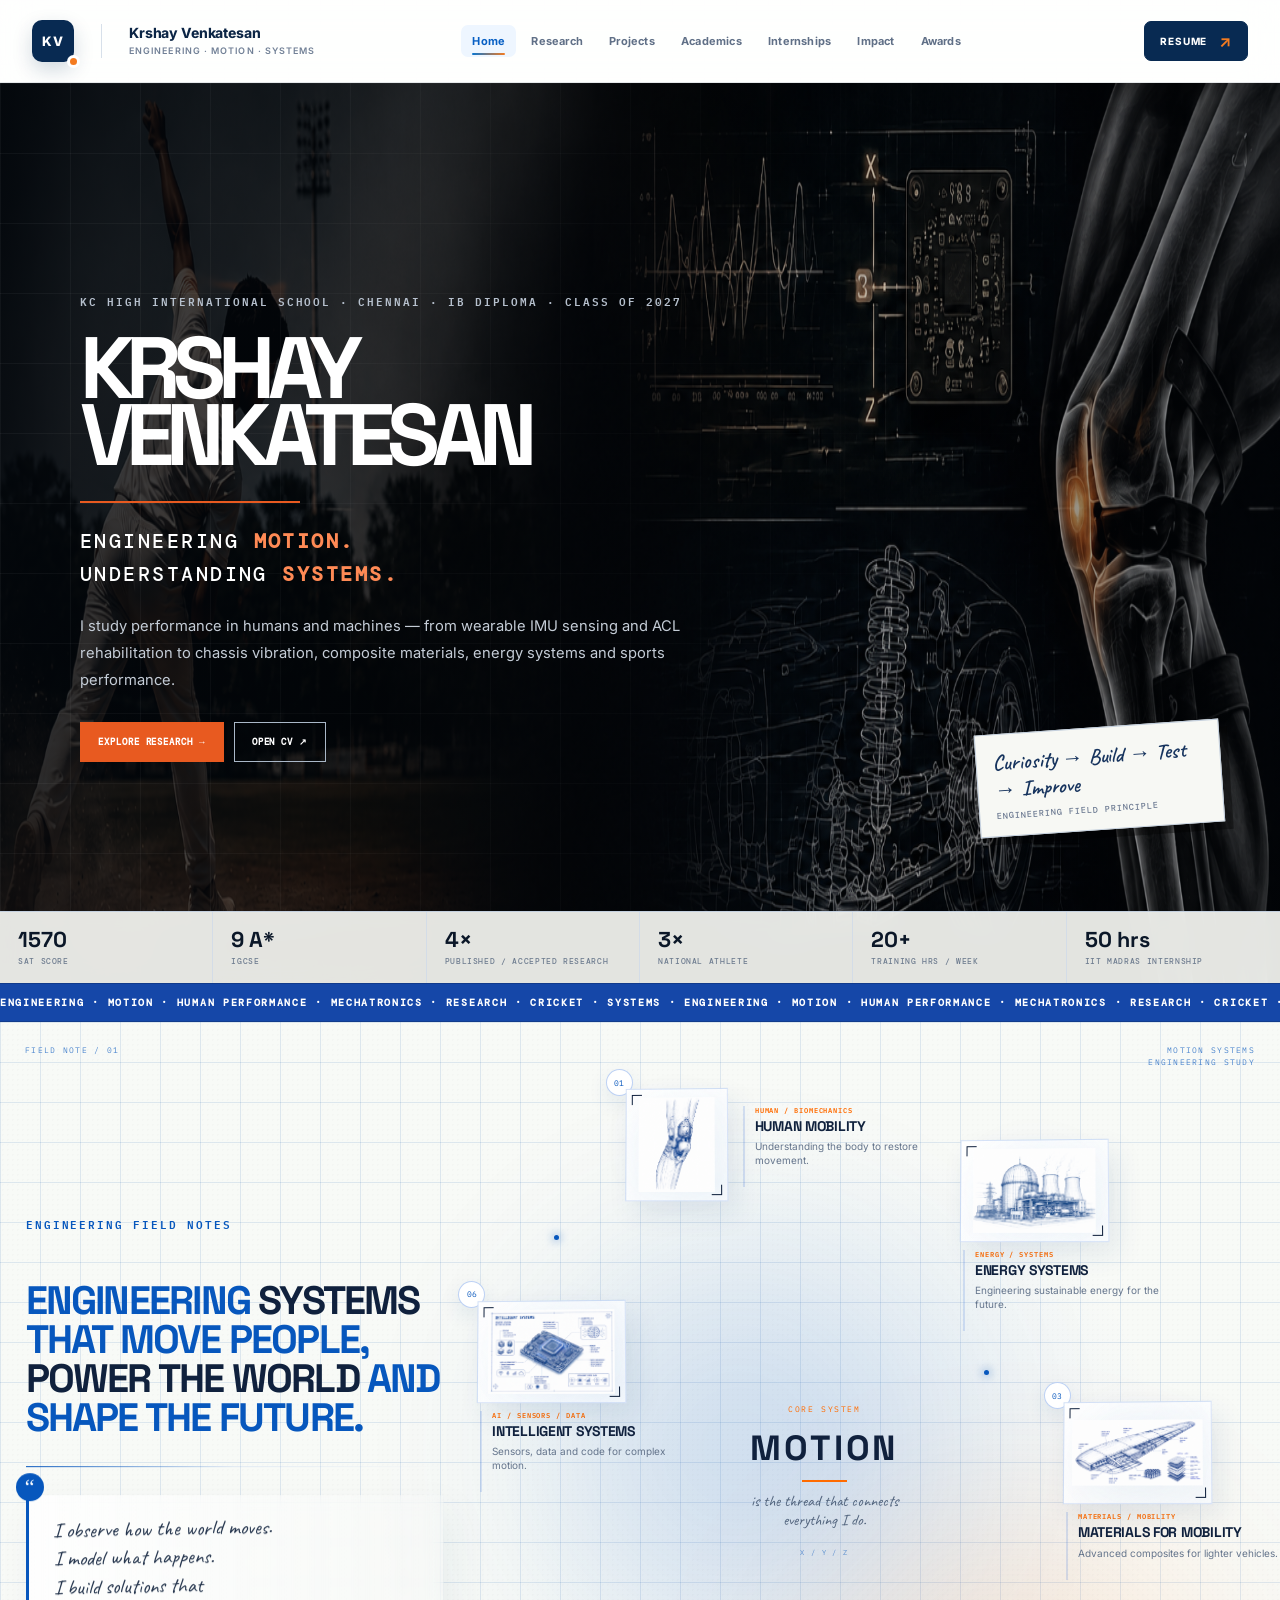
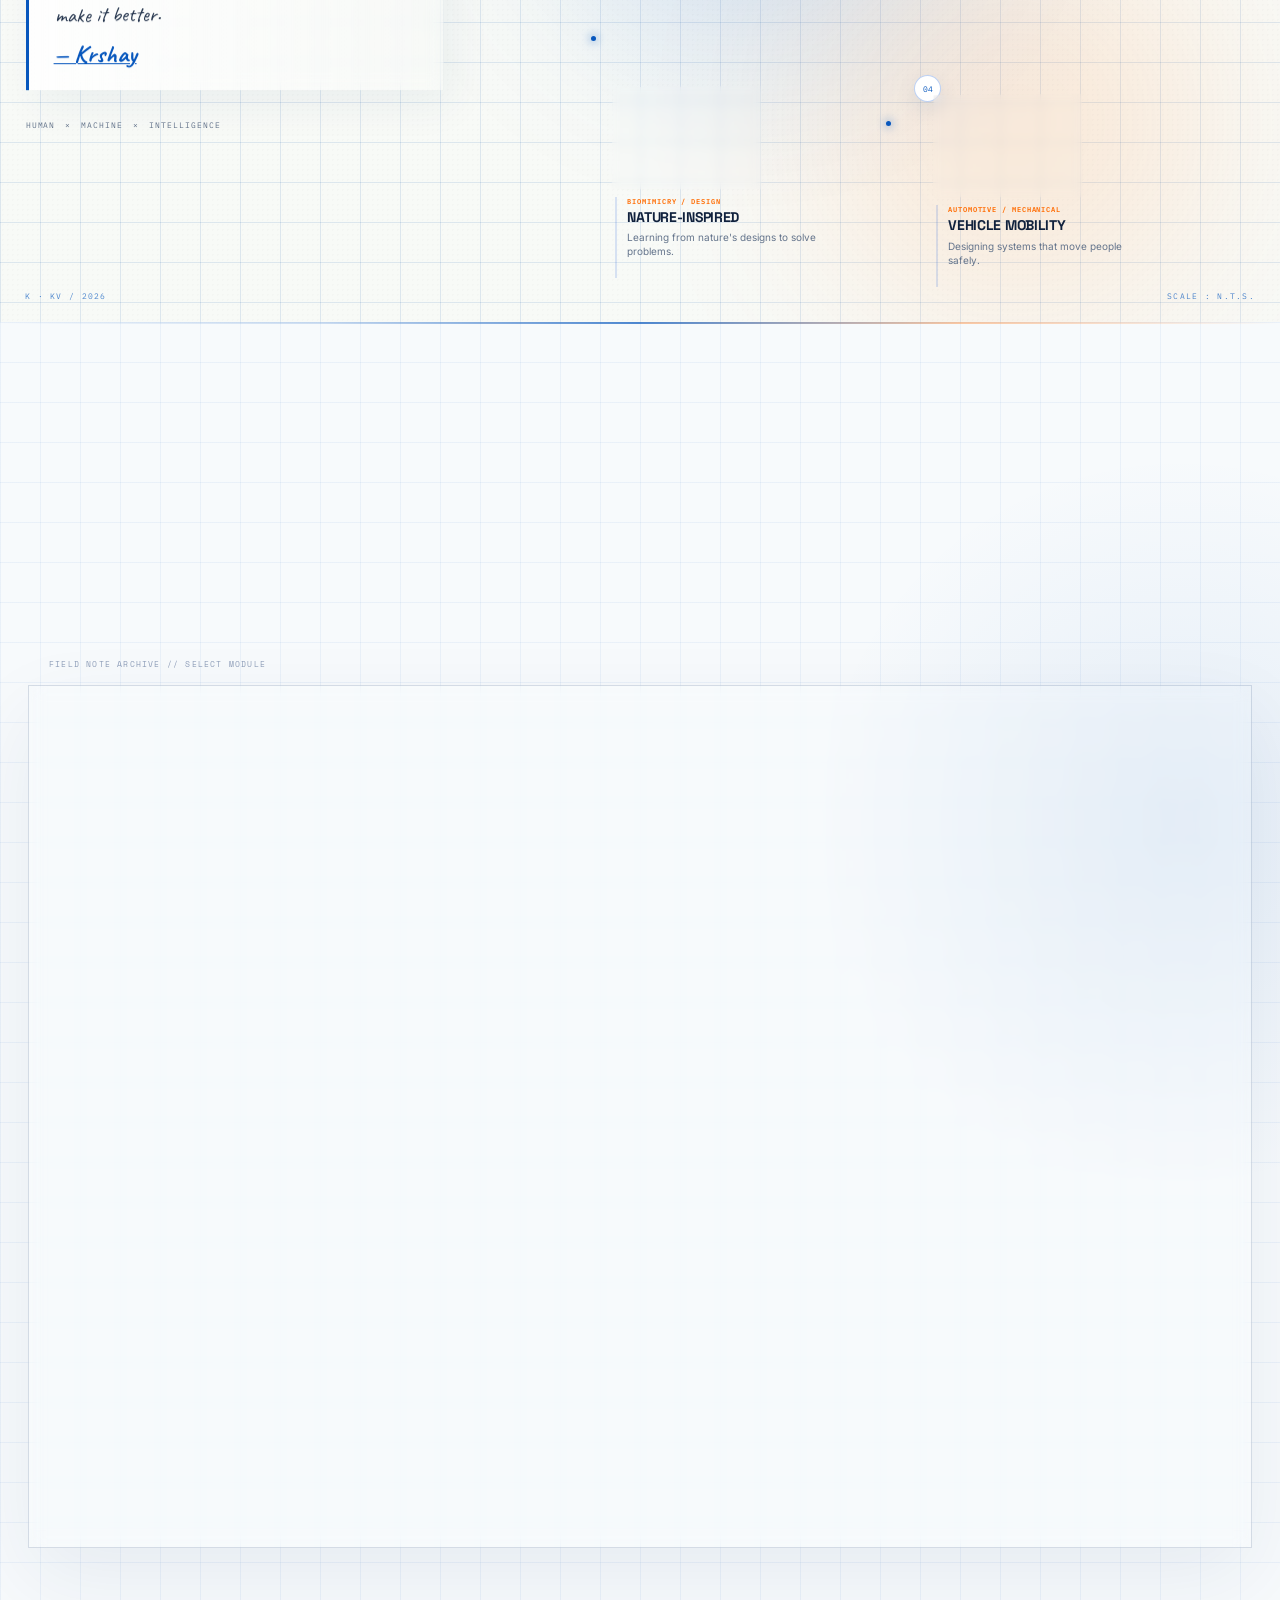
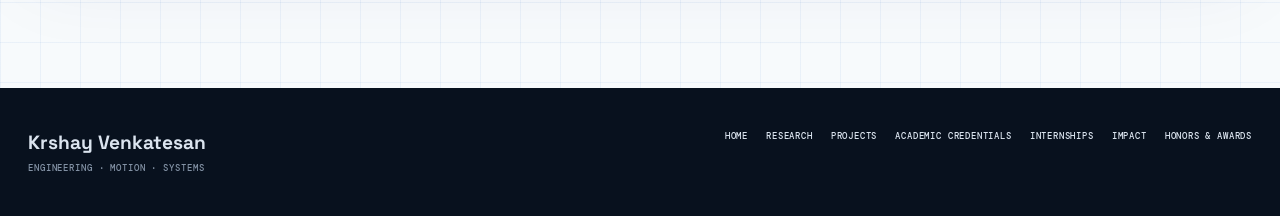
==== index.html @ 87c8f4c0 "Add files via upload" ====
<!doctype html>
<html lang="en">

<head>
    <meta charset="utf-8">
    <meta name="viewport" content="width=device-width,initial-scale=1">
    <meta name="theme-color" content="#08111e">
    <title>Krshay Venkatesan — Engineering · Motion · Systems</title>
    <link rel="stylesheet" href="styles.css">
    <link rel="preconnect" href="https://fonts.googleapis.com">

    <link rel="preconnect" href="https://fonts.gstatic.com" crossorigin>

    <link
        href="https://fonts.googleapis.com/css2?family=Caveat:wght@400;500;600;700&family=IBM+Plex+Mono:wght@400;500;600&family=Inter:wght@400;500;600;700;800&family=Space+Grotesk:wght@400;500;600;700&display=swap"
        rel="stylesheet">
</head>

<body>
    <header class="site-header">

        <div class="header-inner">

            <!-- BRAND -->
            <a class="brand" href="index.html">

                <span class="brand-mark">
                    KV
                </span>

                <span class="brand-divider"></span>

                <span class="brand-info">
                    <strong>Krshay Venkatesan</strong>
                    <small>Engineering · Motion · Systems</small>
                </span>

            </a>


            <!-- NAVIGATION -->
            <nav class="main-nav">

                <a href="index.html" class="active">
                    Home
                </a>

                <a href="research.html">
                    Research
                </a>

                <a href="projects.html">
                    Projects
                </a>

                <a href="academics.html">
                    Academics
                </a>

                <a href="internships.html">
                    Internships
                </a>

                <a href="impact.html">
                    Impact
                </a>

                <a href="awards.html">
                    Awards
                </a>

            </nav>


            <!-- HEADER ACTION -->
            <div class="header-actions">

                <a href="Krshay_Venkatesan_CV.pdf" target="_blank" class="resume-btn">

                    <span>Resume</span>
                    <strong>↗</strong>

                </a>

                <button class="menu-toggle" aria-label="Open navigation"
                    onclick="document.body.classList.toggle('menu-open')">

                    <span></span>
                    <span></span>
                    <span></span>

                </button>

            </div>

        </div>

    </header>
    <main>
        <section class="hero">
            <div class="hero-bg"></div>
            <div class="hero-grid"></div>
            <div class="container hero-content">
                <div class="eyebrow">KC High International School · Chennai · IB Diploma · Class of 2027</div>
                <h1><span>Krshay</span><span>Venkatesan</span></h1>
                <div class="rule"></div>
                <div class="tagline">Engineering <b>motion.</b><br>Understanding <b>systems.</b></div>
                <p class="hero-intro">I study performance in humans and machines — from wearable IMU sensing and ACL
                    rehabilitation to chassis vibration, composite materials, energy systems and sports performance.</p>
                <div class="hero-actions"><a class="btn primary" href="research.html">Explore research →</a><a
                        class="btn" href="Krshay_Venkatesan_CV.pdf" target="_blank">Open CV ↗</a></div>
            </div>
            <div class="hero-note">Curiosity → Build → Test → Improve<small>engineering field principle</small></div>
            <div class="hero-stats">
                <div class="hero-stat"><strong>1570</strong><span>SAT score</span></div>
                <div class="hero-stat"><strong>9 A*</strong><span>IGCSE</span></div>
                <div class="hero-stat"><strong>4×</strong><span>Published / accepted research</span></div>
                <div class="hero-stat"><strong>3×</strong><span>National athlete</span></div>
                <div class="hero-stat"><strong>20+</strong><span>Training hrs / week</span></div>
                <div class="hero-stat"><strong>50 hrs</strong><span>IIT Madras internship</span></div>
            </div>
        </section>
        <div class="marquee">
            <div class="marquee-track">ENGINEERING · MOTION · HUMAN PERFORMANCE · MECHATRONICS · RESEARCH · CRICKET ·
                SYSTEMS · ENGINEERING · MOTION · HUMAN PERFORMANCE · MECHATRONICS · RESEARCH · CRICKET · SYSTEMS ·</div>
        </div>
        <section class="blueprint-container">

            <!-- Blueprint atmosphere -->
            <div class="bp-glow bp-glow-1"></div>
            <div class="bp-glow bp-glow-2"></div>

            <!-- Technical corner labels -->
            <div class="technical-label label-top-left">
                FIELD NOTE / 01
            </div>

            <div class="technical-label label-top-right">
                MOTION SYSTEMS<br>
                ENGINEERING STUDY
            </div>

            <div class="technical-label label-bottom-left">
                K · KV / 2026
            </div>

            <div class="technical-label label-bottom-right">
                SCALE : N.T.S.
            </div>


            <div class="blueprint-stage">

                <!-- ==============================
             LEFT EDITORIAL AREA
        =============================== -->

                <aside class="sidebar">

                    <div class="eyebrow-wrap">
                        <span class="eyebrow" style="color: var(--bp-blue);">
                            ENGINEERING FIELD NOTES
                        </span>
                    </div>

                    <h1 class="main-headline">
                        ENGINEERING
                        <span>SYSTEMS</span>
                        THAT MOVE PEOPLE,
                        <span>POWER THE WORLD</span>
                        AND SHAPE THE FUTURE.
                    </h1>


                    <div class="headline-rule"></div>


                    <div class="quote-box">

                        <div class="quote-mark">“</div>

                        <div class="quote-text">
                            I observe how the world moves.<br>
                            I model what happens.<br>
                            I build solutions that<br>
                            make it better.
                        </div>

                        <span class="signature">
                            — Krshay
                        </span>

                    </div>


                    <div class="sidebar-meta">

                        <span>
                            HUMAN
                        </span>

                        <span>×</span>

                        <span>
                            MACHINE
                        </span>

                        <span>×</span>

                        <span>
                            INTELLIGENCE
                        </span>

                    </div>

                </aside>



                <!-- ==============================
             CENTRAL 3D MOTION HUB
        =============================== -->

                <div class="motion-hub">
                    <div class="hub-orbit orbit-1"></div>
                    <div class="hub-orbit orbit-2"></div>
                    <div class="hub-circle">
                        <div class="hub-inner">
                            <span class="hub-kicker">
                                CORE SYSTEM
                            </span>
                            <h2>
                                MOTION
                            </h2>
                            <div class="hub-line"></div>
                            <p>
                                is the thread that connects
                                everything I do.
                            </p>
                            <span class="hub-coordinates">
                                X / Y / Z
                            </span>
                        </div>
                    </div>
                </div>

                <!-- ==============================
             NODE 01
             HUMAN MOBILITY
        =============================== -->

                <article class="node n1">

                    <div class="node-number">
                        01
                    </div>
                    <div class="node-image-wrap">

                        <div class="node-image-glow"></div>

                        <img src="assets/drawing/knee.png" alt="Human Mobility">

                        <span class="image-corner corner-tl"></span>
                        <span class="image-corner corner-br"></span>

                    </div>
                    <div class="txt">
                        <span class="node-category">
                            HUMAN / BIOMECHANICS
                        </span>

                        <h3>
                            HUMAN MOBILITY
                        </h3>

                        <p>
                            Understanding the body
                            to restore movement.
                        </p>

                        <span class="node-action">
                            EXPLORE →
                        </span>

                    </div>

                </article>



                <!-- ==============================
             NODE 02
             ENERGY
        =============================== -->

                <article class="node n2">

                    <div class="node-number">
                        02
                    </div>


                    <div class="node-image-wrap">

                        <div class="node-image-glow"></div>

                        <img src="assets/drawing/reactor.png" alt="Energy Systems">

                        <span class="image-corner corner-tl"></span>
                        <span class="image-corner corner-br"></span>

                    </div>


                    <div class="txt">

                        <span class="node-category">
                            ENERGY / SYSTEMS
                        </span>

                        <h3>
                            ENERGY SYSTEMS
                        </h3>

                        <p>
                            Engineering sustainable
                            energy for the future.
                        </p>

                        <span class="node-action">
                            EXPLORE →
                        </span>

                    </div>

                </article>



                <!-- ==============================
             NODE 03
             MATERIALS
        =============================== -->

                <article class="node n3">

                    <div class="node-number">
                        03
                    </div>


                    <div class="node-image-wrap">

                        <div class="node-image-glow"></div>

                        <img src="assets/drawing/materials.png" alt="Materials for Mobility">

                        <span class="image-corner corner-tl"></span>
                        <span class="image-corner corner-br"></span>

                    </div>


                    <div class="txt">

                        <span class="node-category">
                            MATERIALS / MOBILITY
                        </span>

                        <h3>
                            MATERIALS FOR MOBILITY
                        </h3>

                        <p>
                            Advanced composites for
                            lighter vehicles.
                        </p>

                        <span class="node-action">
                            EXPLORE →
                        </span>

                    </div>

                </article>



                <!-- ==============================
             NODE 04
             VEHICLE
        =============================== -->

                <article class="node n4">

                    <div class="node-number">
                        04
                    </div>


                    <div class="node-image-wrap">

                        <div class="node-image-glow"></div>

                        <img src="assets/drawing/chassis.png" alt="Vehicle Mobility">

                        <span class="image-corner corner-tl"></span>
                        <span class="image-corner corner-br"></span>

                    </div>


                    <div class="txt">

                        <span class="node-category">
                            AUTOMOTIVE / MECHANICAL
                        </span>

                        <h3>
                            VEHICLE MOBILITY
                        </h3>

                        <p>
                            Designing systems that
                            move people safely.
                        </p>

                        <span class="node-action">
                            EXPLORE →
                        </span>

                    </div>

                </article>



                <!-- ==============================
             NODE 05
             NATURE
        =============================== -->

                <article class="node n5">

                    <div class="node-number">
                        05
                    </div>


                    <div class="node-image-wrap">

                        <div class="node-image-glow"></div>

                        <img src="assets/drawing/nature.png" alt="Nature Inspired Engineering">

                        <span class="image-corner corner-tl"></span>
                        <span class="image-corner corner-br"></span>

                    </div>


                    <div class="txt">

                        <span class="node-category">
                            BIOMIMICRY / DESIGN
                        </span>

                        <h3>
                            NATURE-INSPIRED
                        </h3>

                        <p>
                            Learning from nature's
                            designs to solve problems.
                        </p>

                        <span class="node-action">
                            EXPLORE →
                        </span>

                    </div>

                </article>



                <!-- ==============================
             NODE 06
             INTELLIGENCE
        =============================== -->

                <article class="node n6">

                    <div class="node-number">
                        06
                    </div>


                    <div class="node-image-wrap">

                        <div class="node-image-glow"></div>

                        <img src="assets/drawing/chip.png" alt="Intelligent Systems">

                        <span class="image-corner corner-tl"></span>
                        <span class="image-corner corner-br"></span>

                    </div>


                    <div class="txt">

                        <span class="node-category">
                            AI / SENSORS / DATA
                        </span>

                        <h3>
                            INTELLIGENT SYSTEMS
                        </h3>

                        <p>
                            Sensors, data and code
                            for complex motion.
                        </p>

                        <span class="node-action">
                            EXPLORE →
                        </span>

                    </div>

                </article>



                <!-- ==============================
             FLOATING TECH PARTICLES
        =============================== -->

                <span class="tech-dot dot-1"></span>
                <span class="tech-dot dot-2"></span>
                <span class="tech-dot dot-3"></span>
                <span class="tech-dot dot-4"></span>

            </div>

        </section>
        <section class="foundation" id="foundation">

            <div class="container">

                <!-- =========================================
             SECTION INTRO
             ========================================= -->

                <div class="section-intro reveal">

                    <div>

                        <h2>
                            Choose a<br>
                            Field Note.
                        </h2>

                    </div>

                    <p>
                        Research, builds, academic credentials,
                        internships, impact, and honors are separated
                        into focused engineering field notes.

                        <br><br>

                        Select a module to explore the complete source
                        content.
                    </p>

                </div>


                <!-- =========================================
             SIX MODULES
             ========================================= -->

                <div class="six-grid">


                    <!-- =====================================
                 01 — RESEARCH
                 ===================================== -->

                    <a class="topic-card reveal" href="research.html">

                        <div class="card-bg-drawing">

                            <img src="assets/drawing/materials.png" alt="">

                        </div>


                        <div class="card-content">

                            <div class="topic-num">
                                01 · RESEARCH
                            </div>


                            <div class="topic-icon" style="padding:10px;">
                                <img src="assets/icon/research.png" alt="Research">
                            </div>

                            <h3>
                                Research<br>
                                Paper
                            </h3>


                            <p>
                                Published and ongoing research across
                                energy, materials, human performance,
                                and engineering systems.
                            </p>


                            <span class="topic-link">
                                Analyze Source →
                            </span>

                        </div>

                    </a>



                    <!-- =====================================
                 02 — PROJECTS
                 ===================================== -->

                    <a class="topic-card reveal" href="projects.html">

                        <div class="card-bg-drawing">

                            <img src="assets/drawing/projects.png" alt="">

                        </div>


                        <div class="card-content">

                            <div class="topic-num">
                                02 · HANDS-ON
                            </div>



                            <div class="topic-icon" style="padding:10px;">
                                <img src="assets/icon/projects.png" alt="Projects">
                            </div>

                            <h3>
                                Technical<br>
                                Builds
                            </h3>


                            <p>
                                Mechanical, embedded, AI,
                                sports-engineering and
                                experimental hardware builds.
                            </p>


                            <span class="topic-link">
                                View Projects →
                            </span>

                        </div>

                    </a>



                    <!-- =====================================
                 03 — ACADEMICS
                 ===================================== -->

                    <a class="topic-card reveal" href="academics.html">

                        <div class="card-bg-drawing">

                            <img src="assets/drawing/academics.png" alt="">

                        </div>


                        <div class="card-content">

                            <div class="topic-num">
                                03 · ACADEMICS
                            </div>


                            <div class="topic-icon" style="padding:10px;">
                                <img src="assets/icon/academics.png" alt="Academics">
                            </div>


                            <h3>
                                Academic<br>
                                Credentials
                            </h3>


                            <p>
                                IB, IGCSE results, technical
                                certifications and university-level
                                learning.
                            </p>


                            <span class="topic-link">
                                Verify Stats →
                            </span>

                        </div>

                    </a>



                    <!-- =====================================
                 04 — INTERNSHIPS
                 ===================================== -->

                    <a class="topic-card reveal" href="internships.html">

                        <div class="card-bg-drawing">

                            <img src="assets/drawing/internship.png" alt="">

                        </div>


                        <div class="card-content">

                            <div class="topic-num">
                                04 · INTERNSHIPS
                            </div>


                            <div class="topic-icon" style="padding:10px;">
                                <img src="assets/icon/internship.png" alt="Internships">
                            </div>


                            <h3>
                                Industry<br>
                                Experience
                            </h3>


                            <p>
                                Research and industry exposure,
                                engineering environments and
                                practical experience.
                            </p>


                            <span class="topic-link">
                                Explore Work →
                            </span>

                        </div>

                    </a>



                    <!-- =====================================
                 05 — IMPACT
                 ===================================== -->

                    <a class="topic-card reveal" href="impact.html">

                        <div class="card-bg-drawing">

                            <img src="assets/drawing/nature.png" alt="">

                        </div>


                        <div class="card-content">

                            <div class="topic-num">
                                05 · IMPACT
                            </div>


                            <div class="topic-icon" style="padding:10px;">
                                <img src="assets/icon/impact.png" alt="Impact">
                            </div>


                            <h3>
                                Social<br>
                                Impact
                            </h3>


                            <p>
                                Projects designed to create meaningful
                                outcomes for communities, students
                                and real-world users.
                            </p>


                            <span class="topic-link">
                                View Mission →
                            </span>

                        </div>

                    </a>



                    <!-- =====================================
                 06 — AWARDS
                 ===================================== -->

                    <a class="topic-card reveal" href="awards.html">

                        <div class="card-bg-drawing">

                            <img src="assets/drawing/award.png" alt="">

                        </div>


                        <div class="card-content">

                            <div class="topic-num">
                                06 · RECOGNITION
                            </div>


                            <div class="topic-icon" style="padding:10px;">
                                <img src="assets/icon/award.png" alt="Awards">
                            </div>


                            <h3>
                                Honors &<br>
                                Awards
                            </h3>


                            <p>
                                Olympiads, scholarships, competitions
                                and academic and extracurricular
                                recognition.
                            </p>


                            <span class="topic-link">
                                View Awards →
                            </span>

                        </div>

                    </a>


                </div>

            </div>

        </section>
    </main>
    <footer class="site-footer">
        <div class="container footer-grid">
            <div>
                <div class="footer-title">Krshay Venkatesan</div>
                <div class="footer-meta">Engineering · Motion · Systems</div>
            </div>
            <div class="footer-links"><a href="index.html">Home</a><a href="research.html">Research</a><a
                    href="projects.html">Projects</a><a href="academics.html">Academic Credentials</a><a
                    href="internships.html">Internships</a><a href="impact.html">Impact</a><a href="awards.html">Honors
                    & Awards</a></div>
        </div>
    </footer>
    <script>const io = new IntersectionObserver(es => es.forEach(e => { if (e.isIntersecting) e.target.classList.add('show') }), { threshold: .08 }); document.querySelectorAll('.reveal').forEach(e => io.observe(e));</script>
</body>

</html>
---- styles.css ----
@import url('https://fonts.googleapis.com/css2?family=Caveat:wght@500;600&family=DM+Mono:wght@400;500&family=Inter:wght@400;500;600;700;800&family=Space+Grotesk:wght@500;600;700&display=swap');
@import url('https://fonts.googleapis.com/css2?family=Space+Mono&family=Syncopate:wght@700&display=swap');

:root {
    --ink: #0b1728;
    --blue: #1547a8;
    --blue2: #2b6bd8;
    --paper: #f7f8f4;
    --grid: #dbe5f2;
    --orange: #e85a20;
    --muted: #66758a;
    --line: #c7d3e2;
    --max: 1320px;
    --mono: 'DM Mono', monospace;
    --display: 'Space Grotesk', sans-serif;
    --sans: 'Inter', sans-serif;
    --hand: 'Caveat', cursive;
    --bp-blue: #0047ab;
    --bp-soft: #f0f7ff;
    --bp-grid: rgba(0, 71, 171, 0.1);
}

* {
    box-sizing: border-box;
    margin: 0;
    padding: 0
}

html {
    scroll-behavior: smooth
}

body {
    font-family: var(--sans);
    background: var(--paper);
    color: var(--ink);
    overflow-x: hidden
}

a {
    color: inherit;
    text-decoration: none
}

img {
    max-width: 100%;
    display: block
}

.container {
    width: min(var(--max), calc(100% - 56px));
    margin: auto
}

.mono {
    font-family: var(--mono)
}

.hand {
    font-family: var(--hand)
}

body:before {
    content: '';
    position: fixed;
    inset: 0;
    pointer-events: none;
    opacity: .35;
    background-image: linear-gradient(rgba(21, 71, 168, .035) 1px, transparent 1px), linear-gradient(90deg, rgba(21, 71, 168, .035) 1px, transparent 1px);
    background-size: 32px 32px;
    z-index: -1
}

.nav {
    position: fixed;
    z-index: 50;
    left: 0;
    right: 0;
    top: 0;
    height: 74px;
    display: flex;
    align-items: center;
    justify-content: space-between;
    padding: 0 28px;
    background: rgba(247, 248, 244, .86);
    backdrop-filter: blur(16px);
    border-bottom: 1px solid #cbd6e3
}

.brand {
    display: flex;
    align-items: center;
    gap: 13px
}

.logo {
    font: 700 1.8rem var(--display);
    letter-spacing: -.09em
}

.brand-line {
    width: 1px;
    height: 30px;
    background: #aebdce
}

.brand-text strong {
    display: block;
    font: 700 .86rem var(--display);
    letter-spacing: .08em;
    text-transform: uppercase
}

.brand-text span {
    display: block;
    margin-top: 3px;
    color: #708097;
    font: 500 .52rem var(--mono);
    letter-spacing: .12em;
    text-transform: uppercase
}

.navlinks {
    display: flex;
    gap: 24px;
    list-style: none;
    font: 500 .58rem var(--mono);
    letter-spacing: .1em;
    text-transform: uppercase
}

.navlinks a {
    color: #536277
}

.navlinks a:hover {
    color: var(--orange)
}

.nav-cta {
    border: 1px solid #9eafc3;
    padding: 10px 13px;
    font: 500 .58rem var(--mono);
    letter-spacing: .1em;
    text-transform: uppercase
}

.menu {
    display: none;
    border: 0;
    background: none;
    font-size: 1.4rem
}

.hero {
    min-height: 100vh;
    padding-top: 44px;
    position: relative;
    display: flex;
    align-items: center;
    overflow: hidden;
    background: #05080d;
    color: white
}

.hero-bg {
    position: absolute;
    inset: 0;
    background-image: linear-gradient(90deg, rgba(3, 7, 12, .84) 0%, rgba(3, 7, 12, .58) 37%, rgba(3, 7, 12, .18) 70%, rgba(3, 7, 12, .52) 100%), url('assets/hero-motion.png');
    background-size: 100% 100%;
    background-position: center;
    background-repeat: no-repeat
}

.hero-grid {
    position: absolute;
    inset: 0;
    background-image: linear-gradient(rgba(255, 255, 255, .045) 1px, transparent 1px), linear-gradient(90deg, rgba(255, 255, 255, .045) 1px, transparent 1px);
    background-size: 70px 70px;
    mask-image: linear-gradient(90deg, #000, transparent 92%)
}

.hero-content {
    position: relative;
    z-index: 2;
    padding: 88px 0 145px
}

.eyebrow {
    font: 500 .63rem var(--mono);
    letter-spacing: .18em;
    text-transform: uppercase;
    color: #b7c1ce;
    margin-bottom: 24px
}

.hero h1 {
    font: 800 clamp(4rem, 6.8vw, 7.2rem)/.78 var(--display);
    letter-spacing: -.09em;
    text-transform: uppercase
}

.hero h1 span {
    display: block
}

.rule {
    width: 220px;
    height: 2px;
    background: var(--orange);
    margin: 32px 0 22px
}

.tagline {
    font: 500 clamp(1rem, 1.6vw, 1.35rem)/1.6 var(--mono);
    letter-spacing: .12em;
    text-transform: uppercase
}

.tagline b {
    color: #ff8a55
}

.hero-intro {
    max-width: 620px;
    color: #c4ccd6;
    line-height: 1.85;
    font-size: .92rem;
    margin-top: 22px
}

.hero-actions {
    display: flex;
    gap: 10px;
    flex-wrap: wrap;
    margin-top: 28px
}

.btn {
    display: inline-flex;
    align-items: center;
    gap: 9px;
    padding: 13px 17px;
    border: 1px solid #aab8c8;
    font: 600 .59rem var(--mono);
    letter-spacing: .1em;
    text-transform: uppercase;
    transition: .25s
}

.btn:hover {
    transform: translateY(-2px);
    border-color: var(--orange)
}

.btn.primary {
    background: var(--orange);
    border-color: var(--orange);
    color: #fff
}

.hero-note {
    position: absolute;
    right: 5%;
    bottom: 19%;
    z-index: 2;
    width: 250px;
    padding: 14px 16px;
    background: #f7f8f4;
    color: #17345e;
    border: 1px solid #c2cedc;
    box-shadow: 8px 8px 0 rgba(0, 0, 0, .38);
    transform: rotate(-4deg);
    font: 600 1.35rem var(--hand)
}

.hero-note small {
    display: block;
    margin-top: 8px;
    font: 500 .53rem var(--mono);
    letter-spacing: .12em;
    text-transform: uppercase;
    color: #6a7890
}

.hero-stats {
    position: absolute;
    left: 0;
    right: 0;
    bottom: 0;
    z-index: 3;
    display: grid;
    grid-template-columns: repeat(6, 1fr);
    background: rgba(247, 248, 244, .92);
    color: var(--ink);
    border-top: 1px solid #c4d0df;
    backdrop-filter: blur(12px)
}

.hero-stat {
    padding: 16px 18px;
    border-right: 1px solid #d3dce7
}

.hero-stat:last-child {
    border-right: 0
}

.hero-stat strong {
    display: block;
    font: 700 1.35rem var(--display)
}

.hero-stat span {
    display: block;
    margin-top: 3px;
    color: #6f7d90;
    font: 500 .5rem var(--mono);
    letter-spacing: .08em;
    text-transform: uppercase
}

.marquee {
    background: var(--blue);
    color: #fff;
    overflow: hidden;
    white-space: nowrap;
    border-block: 1px solid #123b8c
}

.marquee-track {
    display: inline-flex;
    gap: 36px;
    padding: 12px 0;
    font: 700 .62rem var(--mono);
    letter-spacing: .17em;
    text-transform: uppercase;
    animation: marquee 22s linear infinite
}

@keyframes marquee {
    to {
        transform: translateX(-50%)
    }
}

.foundation {
    padding: 95px 0 120px;
    background: #fff
}

.section-intro {
    display: flex;
    justify-content: space-between;
    align-items: end;
    gap: 40px;
    margin-bottom: 45px
}

.section-intro h2 {
    font: 700 clamp(3rem, 6.5vw, 6.5rem)/.85 var(--display);
    letter-spacing: -.07em;
    text-transform: uppercase;
    color: #102f67
}

.section-intro p {
    max-width: 430px;
    color: #607088;
    line-height: 1.8;
    font-size: .85rem
}

.six-grid {
    display: grid;
    grid-template-columns: repeat(3, 1fr);
    border: 1px solid var(--line);
    background: #fff
}

.topic-card {
    min-height: 300px;
    padding: 26px;
    position: relative;
    border-right: 1px solid var(--line);
    border-bottom: 1px solid var(--line);
    overflow: hidden;
    transition: .3s;
    background: rgba(255, 255, 255, .9)
}

.topic-card:nth-child(3n) {
    border-right: 0
}

.topic-card:nth-child(n+4) {
    border-bottom: 0
}

.topic-card:before {
    content: '';
    position: absolute;
    width: 170px;
    height: 170px;
    border: 1px solid #1547a81c;
    border-radius: 50%;
    right: -65px;
    bottom: -65px
}

.topic-card:hover {
    background: #f5f8fc;
    transform: translateY(-5px);
    box-shadow: 0 15px 35px rgba(17, 49, 93, .08)
}

.topic-num {
    font: 500 .58rem var(--mono);
    letter-spacing: .14em;
    color: var(--orange)
}

.topic-icon {
    font-size: 2rem;
    margin: 30px 0 24px
}

.topic-card h3 {
    font: 700 1.45rem var(--display);
    letter-spacing: -.03em;
    text-transform: uppercase;
    color: #102f67
}

.topic-card p {
    color: #637187;
    font-size: .77rem;
    line-height: 1.75;
    margin-top: 10px;
    max-width: 330px
}

.topic-link {
    position: absolute;
    left: 26px;
    bottom: 24px;
    font: 600 .57rem var(--mono);
    letter-spacing: .1em;
    text-transform: uppercase;
    color: var(--blue)
}

.site-footer {
    background: #08111e;
    color: #dbe4ef;
    padding: 42px 0
}

.footer-grid {
    display: flex;
    justify-content: space-between;
    gap: 30px
}

.footer-title {
    font: 700 1.2rem var(--display)
}

.footer-meta {
    font: 500 .55rem var(--mono);
    letter-spacing: .1em;
    text-transform: uppercase;
    color: #8392a5;
    margin-top: 7px
}

.footer-links {
    display: flex;
    gap: 18px;
    flex-wrap: wrap;
    font: 500 .57rem var(--mono);
    letter-spacing: .09em;
    text-transform: uppercase
}

.footer-links a:hover {
    color: #ff7a43
}

.page-hero {
    padding: 145px 0 80px;
    background: #08111e;
    color: #fff;
    position: relative;
    overflow: hidden
}

.page-hero:after {
    content: '';
    position: absolute;
    inset: 0;
    background-image: linear-gradient(rgba(255, 255, 255, .035) 1px, transparent 1px), linear-gradient(90deg, rgba(255, 255, 255, .035) 1px, transparent 1px);
    background-size: 54px 54px;
    opacity: .6
}

.page-hero .container {
    position: relative;
    z-index: 2
}

.page-kicker {
    font: 500 .6rem var(--mono);
    letter-spacing: .18em;
    text-transform: uppercase;
    color: #ff8a55;
    margin-bottom: 20px
}

.page-hero h1 {
    font: 700 clamp(3.5rem, 8vw, 8rem)/.82 var(--display);
    letter-spacing: -.08em;
    text-transform: uppercase
}

.page-hero p {
    max-width: 650px;
    color: #aeb8c5;
    line-height: 1.8;
    margin-top: 25px
}

.back {
    display: inline-flex;
    margin-top: 28px;
    color: #fff;
    border-color: #4c5d73
}

.content-section {
    padding: 90px 0
}

.content-section.light {
    background: #f4f8ff
}

.content-section.paper {
    background: #fff
}

.content-section h2 {
    font: 700 clamp(2.6rem, 5vw, 5.5rem)/.86 var(--display);
    letter-spacing: -.07em;
    text-transform: uppercase;
    color: #102f67;
    margin-bottom: 35px
}

.research-list {
    display: grid;
    gap: 2px
}

.research-item {
    display: grid;
    grid-template-columns: 120px 1fr 120px;
    gap: 28px;
    padding: 28px;
    border: 1px solid #d4dde8;
    background: #fff
}

.research-year {
    font: 500 .62rem var(--mono);
    color: #75839a
}

.research-venue {
    font: 500 .58rem var(--mono);
    color: var(--orange);
    letter-spacing: .12em;
    text-transform: uppercase;
    margin-bottom: 8px
}

.research-item h3 {
    font: 600 1.25rem var(--display);
    margin-bottom: 8px
}

.research-item p {
    color: #617087;
    font-size: .8rem;
    line-height: 1.75
}

.research-mentor {
    font-size: .68rem;
    color: #7b8798;
    font-style: italic;
    margin-top: 9px
}

.status {
    justify-self: end;
    align-self: start;
    padding: 7px 9px;
    border: 1px solid #9bb0cc;
    font: 500 .55rem var(--mono);
    letter-spacing: .08em;
    text-transform: uppercase;
    color: var(--blue)
}

.project-list {
    display: grid;
    grid-template-columns: repeat(2, 1fr);
    gap: 18px
}

.project-card,
.impact-card,
.academic-card,
.award-card,
.intern-card {
    background: #fff;
    border: 1px solid #c9d5e3;
    padding: 26px;
    position: relative
}

.project-card h3,
.impact-card h3,
.academic-card h3 {
    font: 700 1.3rem var(--display);
    text-transform: uppercase;
    color: #123a77
}

.project-label {
    font: 500 .57rem var(--mono);
    color: var(--blue);
    letter-spacing: .12em;
    text-transform: uppercase
}

.project-card p,
.impact-card p {
    color: #56677e;
    font-size: .79rem;
    line-height: 1.8;
    margin-top: 13px
}

.tech {
    display: flex;
    gap: 6px;
    flex-wrap: wrap;
    margin-top: 18px
}

.tech span,
.skill {
    padding: 6px 8px;
    border: 1px solid #b9c8db;
    color: #315b9b;
    font: 500 .52rem var(--mono);
    text-transform: uppercase
}

.academic-grid {
    display: grid;
    grid-template-columns: 1fr 1fr;
    gap: 18px
}

.score-row {
    display: flex;
    justify-content: space-between;
    gap: 15px;
    padding: 10px 0;
    border-bottom: 1px solid #e3e8ee;
    font-size: .77rem;
    color: #536278
}

.score {
    font: 500 .58rem var(--mono);
    color: #163e7c;
    background: #edf3fc;
    padding: 4px 7px
}

.skills {
    display: flex;
    gap: 7px;
    flex-wrap: wrap;
    margin-top: 18px;
    padding: 24px;
    border: 1px solid #c9d5e3;
    background: #fff
}

.awards-grid {
    display: grid;
    grid-template-columns: repeat(3, 1fr);
    gap: 14px
}

.award-card {
    min-height: 155px
}

.award-medal {
    font-size: 1.5rem
}

.award-card h3 {
    font: 600 .9rem/1.3 var(--display);
    color: #173d77;
    margin: 8px 0
}

.award-card p {
    font: 500 .55rem var(--mono);
    letter-spacing: .06em;
    text-transform: uppercase;
    color: #a26e20
}

.timeline {
    border-top: 1px solid #d3dde8
}

.intern-card {
    display: grid;
    grid-template-columns: 190px 1fr;
    gap: 35px;
    border-width: 0 0 1px
}

.intern-meta {
    font: 500 .6rem var(--mono);
    color: var(--orange);
    letter-spacing: .08em;
    text-transform: uppercase
}

.intern-org {
    color: #7b899c;
    margin-top: 7px
}

.intern-card h3 {
    font: 600 1.35rem var(--display);
    text-transform: uppercase;
    margin-bottom: 9px
}

.intern-card p,
.intern-card li {
    color: #5d6c81;
    font-size: .79rem;
    line-height: 1.75
}

.intern-card ul {
    padding-left: 18px;
    margin-top: 9px
}

.impact-grid {
    display: grid;
    grid-template-columns: 1fr 1fr;
    gap: 18px
}

.impact-top {
    display: flex;
    gap: 13px;
    align-items: center;
    padding-bottom: 18px;
    border-bottom: 1px solid #dfe6ee
}

.impact-icon {
    width: 45px;
    height: 45px;
    border-radius: 50%;
    background: #123a77;
    color: #fff;
    display: grid;
    place-items: center
}

.impact-quote {
    font: 600 1.45rem/1.3 var(--hand);
    color: #1b4b93;
    border-left: 3px solid var(--orange);
    padding-left: 13px;
    margin: 18px 0
}

.impact-stats {
    display: grid;
    grid-template-columns: repeat(3, 1fr);
    margin: 22px -26px -26px;
    border-top: 1px solid #dfe6ee
}

.impact-stat {
    text-align: center;
    padding: 17px;
    border-right: 1px solid #dfe6ee
}

.impact-stat:last-child {
    border-right: 0
}

.impact-stat strong {
    display: block;
    font: 700 1.45rem var(--display);
    color: #103670
}

.impact-stat span {
    display: block;
    margin-top: 3px;
    font: 500 .5rem var(--mono);
    letter-spacing: .08em;
    text-transform: uppercase;
    color: #7b8798
}

.quote {
    margin-top: 25px;
    padding: 22px;
    border: 1px dashed #9fb2c9;
    background: #f3f7fb;
    color: #244b87;
    font: 600 1.5rem var(--hand)
}

.reveal {
    opacity: 0;
    transform: translateY(18px);
    transition: .7s ease
}

.reveal.show {
    opacity: 1;
    transform: none
}

/* =========================================================
   ENGINEERING FIELD NOTES
   PREMIUM 3D BLUEPRINT SYSTEM
========================================================= */

:root {

    --bp-blue: #0755c9;
    --bp-blue-light: #3c8cff;
    --bp-blue-dark: #062d70;

    --bp-orange: #ff641f;

    --bp-ink: #10213d;
    --bp-muted: #64748b;

    --bp-paper: #f8faf7;

    --bp-grid: rgba(22, 86, 170, .12);

    --bp-border: rgba(21, 89, 214, .28);

    --bp-shadow:
        0 25px 70px rgba(11, 49, 100, .13);

    --bp-font:
        "Inter",
        "Arial",
        sans-serif;

    --bp-display:
        "Space Grotesk",
        "Arial",
        sans-serif;

    --bp-mono:
        "IBM Plex Mono",
        monospace;

    --bp-hand:
        "Caveat",
        cursive;
}


/* =========================================================
   MAIN SECTION
========================================================= */

.blueprint-container {

    position: relative;

    min-height: 100vh;

    width: 100%;

    overflow: hidden;

    display: flex;

    align-items: center;

    justify-content: center;

    background-color: var(--bp-paper);

    background-image:

        linear-gradient(var(--bp-grid) 1px,
            transparent 1px),

        linear-gradient(90deg,
            var(--bp-grid) 1px,
            transparent 1px),

        radial-gradient(circle at 65% 50%,
            rgba(41, 108, 215, .09),
            transparent 35%);

    background-size:
        40px 40px,
        40px 40px,
        100% 100%;

    perspective: 1600px;

    font-family: var(--bp-font);

    color: var(--bp-ink);
}


/* =========================================================
   BLUEPRINT PAPER GRAIN
========================================================= */

.blueprint-container::before {

    content: "";

    position: absolute;

    inset: 0;

    pointer-events: none;

    opacity: .3;

    background-image:
        radial-gradient(rgba(0, 0, 0, .05) 1px,
            transparent 1px);

    background-size: 5px 5px;

    mix-blend-mode: multiply;
}


/* =========================================================
   BLUEPRINT STAGE
========================================================= */

.blueprint-stage {

    position: relative;

    width: min(1500px, 96vw);

    height: min(850px, 94vh);

    transform-style: preserve-3d;

    isolation: isolate;
}


/* =========================================================
   TECHNICAL CORNER LABELS
========================================================= */

.technical-label {

    position: absolute;

    z-index: 50;

    font-family: var(--bp-mono);

    font-size: 8px;

    line-height: 1.5;

    letter-spacing: .16em;

    color: var(--bp-blue);

    opacity: .7;
}


.label-top-left {

    top: 22px;

    left: 25px;
}


.label-top-right {

    top: 22px;

    right: 25px;

    text-align: right;
}


.label-bottom-left {

    bottom: 20px;

    left: 25px;
}


.label-bottom-right {

    bottom: 20px;

    right: 25px;
}


/* =========================================================
   BLUE GLOW
========================================================= */

.bp-glow {

    position: absolute;

    width: 400px;

    height: 400px;

    border-radius: 50%;

    pointer-events: none;

    filter: blur(100px);

    opacity: .12;
}


.bp-glow-1 {

    left: 42%;

    top: 25%;

    background: var(--bp-blue);
}


.bp-glow-2 {

    right: 5%;

    bottom: 0;

    background: var(--bp-orange);
}


/* =========================================================
   SIDEBAR
========================================================= */

.sidebar {

    position: absolute;

    z-index: 20;

    left: 0;

    top: 50%;

    width: 34%;

    max-width: 490px;

    transform:
        translateY(-50%) translateZ(30px);
}


/* =========================================================
   EYEBROW
========================================================= */

.eyebrow-wrap {

    display: flex;

    align-items: center;

    gap: 12px;

    margin-bottom: 25px;
}


.eyebrow {

    font-family: var(--bp-mono);

    font-size: 11px;

    letter-spacing: .18em;

    text-transform: uppercase;

    font-weight: 600;
}

/* =========================================================
   HEADLINE
========================================================= */

.main-headline {

    margin: 0;

    font-family: var(--bp-display);

    font-size: clamp(30px,
            3.1vw,
            55px);

    line-height: .98;

    font-weight: 800;

    letter-spacing: -.045em;

    text-transform: uppercase;

    color: var(--bp-blue);

    text-wrap: balance;
}


.main-headline span {

    position: relative;

    color: var(--bp-ink);
}


/* Orange engineering accent */



/* =========================================================
   HEADLINE RULE
========================================================= */

.headline-rule {

    width: 100%;

    height: 1px;

    margin: 28px 0;

    background:
        linear-gradient(90deg,
            var(--bp-blue),
            rgba(21, 89, 214, .1),
            transparent);
}


/* =========================================================
   QUOTE
========================================================= */

.quote-box {

    position: relative;

    padding: 18px 20px 18px 25px;

    border-left: 3px solid var(--bp-blue);

    background:
        linear-gradient(90deg,
            rgba(255, 255, 255, .85),
            rgba(255, 255, 255, .15));

    backdrop-filter: blur(8px);

    box-shadow:
        10px 15px 40px rgba(20, 60, 110, .06);

    font-family: var(--bp-hand);

    font-size: 21px;

    line-height: 1.35;

    color: #26364e;
}


.quote-mark {

    position: absolute;

    left: -13px;

    top: -22px;

    width: 28px;

    height: 28px;

    display: flex;

    align-items: center;

    justify-content: center;

    background: var(--bp-blue);

    color: white;

    border-radius: 50%;

    font-family: Georgia, serif;

    font-size: 22px;
}


.quote-text {

    transform: rotate(-1deg);
}


.signature {

    display: block;

    margin-top: 12px;

    font-family: var(--bp-hand);

    font-size: 25px;

    font-weight: bold;

    color: var(--bp-blue);

    text-decoration: underline;

    text-decoration-thickness: 1px;
}


/* =========================================================
   SIDEBAR META
========================================================= */

.sidebar-meta {

    display: flex;

    align-items: center;

    gap: 10px;

    margin-top: 30px;

    font-family: var(--bp-mono);

    font-size: 8px;

    letter-spacing: .12em;

    color: var(--bp-muted);
}


/* =========================================================
   SVG CONNECTIONS
========================================================= */

.connections {

    position: absolute;

    inset: 0;

    width: 100%;

    height: 100%;

    pointer-events: none;

    z-index: 2;
}


.connection-line {

    stroke: url(#lineGradient);

    stroke-width: 1;

    stroke-dasharray: 4 6;

    opacity: .5;

    vector-effect: non-scaling-stroke;

    filter: url(#lineGlow);

    animation:
        linePulse 4s ease-in-out infinite;
}


@keyframes linePulse {

    0%,
    100% {
        opacity: .25;
    }

    50% {
        opacity: .75;
    }
}


/* =========================================================
   MOTION HUB
========================================================= */

.motion-hub {

    position: absolute;

    left: 65%;

    top: 51%;

    width: 200px;

    height: 200px;

    transform:
        translate(-50%, -50%) translateZ(80px);

    z-index: 15;

    transform-style: preserve-3d;
}


/* Outer rotating orbit */

.hub-orbit {

    position: absolute;

    inset: -18px;

    border-radius: 50%;

    border: 1px solid rgba(21, 89, 214, .18);

    transform-style: preserve-3d;
}


.orbit-1 {

    animation:
        orbitRotate 16s linear infinite;
}


.orbit-2 {

    inset: -35px;

    border-style: dashed;

    border-color:
        rgba(255, 100, 31, .18);

    animation:
        orbitRotateReverse 22s linear infinite;
}


@keyframes orbitRotate {

    from {
        transform: rotateZ(0deg);
    }

    to {
        transform: rotateZ(360deg);
    }
}


@keyframes orbitRotateReverse {

    from {
        transform: rotateZ(360deg);
    }

    to {
        transform: rotateZ(0deg);
    }
}


/* Hub */

.hub-circle {

    width: 100%;

    height: 100%;

    border-radius: 50%;

    padding: 5px;

    background:
        linear-gradient(135deg,
            rgba(255, 255, 255, .98),
            rgba(241, 247, 255, .94));

    border:
        2px dashed var(--bp-blue);

    box-shadow:

        0 25px 70px rgba(15, 60, 120, .15),

        inset 0 0 30px rgba(21, 89, 214, .05);

    transform-style: preserve-3d;

    transition:
        transform .5s ease,
        box-shadow .5s ease;
}


.motion-hub:hover .hub-circle {

    transform:
        translateZ(30px) rotateX(4deg) rotateY(-4deg);

    box-shadow:

        0 35px 90px rgba(21, 89, 214, .22),

        0 0 40px rgba(21, 89, 214, .12),

        inset 0 0 30px rgba(21, 89, 214, .08);
}


.hub-inner {

    width: 100%;

    height: 100%;

    display: flex;

    flex-direction: column;

    align-items: center;

    justify-content: center;

    text-align: center;
}


.hub-kicker {

    font-family: var(--bp-mono);

    font-size: 8px;

    letter-spacing: .2em;

    color: var(--bp-orange);

    margin-bottom: 12px;
}


.hub-circle h2 {

    margin: 0;

    font-family: var(--bp-display);

    font-size: 35px;

    letter-spacing: .08em;

    color: var(--bp-ink);
}


.hub-line {

    width: 45px;

    height: 2px;

    margin: 10px 0;

    background: var(--bp-orange);
}


.hub-circle p {

    margin: 0;

    max-width: 160px;

    font-family: var(--bp-hand);

    font-size: 16px;

    line-height: 1.2;

    color: #53657e;
}


.hub-coordinates {

    margin-top: 18px;

    font-family: var(--bp-mono);

    font-size: 7px;

    letter-spacing: .2em;

    color: var(--bp-blue);

    opacity: .6;
}


/* =========================================================
   NODES
========================================================= */

.node {

    position: absolute;

    z-index: 10;

    display: flex;

    flex-direction: column;

    gap: 8px;

    width: 210px;

    cursor: pointer;

    transform-style: preserve-3d;

    transition:
        transform .5s cubic-bezier(.2, .8, .2, 1),
        filter .5s ease;
}


/* =========================================================
   NODE NUMBER
========================================================= */

.node-number {

    position: absolute;

    left: -22px;

    top: -22px;

    width: 27px;

    height: 27px;

    border-radius: 50%;

    display: flex;

    align-items: center;

    justify-content: center;

    background: white;

    border: 1px solid var(--bp-border);

    color: var(--bp-blue);

    font-family: var(--bp-mono);

    font-size: 8px;

    box-shadow:
        0 8px 20px rgba(20, 70, 130, .1);

    z-index: 10;
}


/* =========================================================
   IMAGE 3D CARD
========================================================= */

.node-image-wrap {

    position: relative;

    width: 145px;

    height: 100px;

    display: flex;

    align-items: center;

    justify-content: center;

    background:
        linear-gradient(135deg,
            rgba(255, 255, 255, .9),
            rgba(235, 243, 253, .5));

    border:
        1px solid rgba(21, 89, 214, .15);

    box-shadow:

        8px 12px 25px rgba(20, 65, 120, .09),

        inset 0 0 20px rgba(255, 255, 255, .7);

    backdrop-filter: blur(5px);

    transform:
        perspective(700px) rotateX(4deg) rotateY(-4deg) translateZ(20px);

    transform-style: preserve-3d;

    transition:
        transform .5s cubic-bezier(.2, .8, .2, 1),
        box-shadow .5s ease;
}


.node-image-wrap img {

    width: 100%;

    height: 100%;

    object-fit: contain;

    padding: 8px;

    display: block;

    position: relative;

    z-index: 3;

    transition:
        transform .5s ease,
        filter .5s ease;
}


/* Image glow */

.node-image-glow {

    position: absolute;

    inset: 20%;

    border-radius: 50%;

    background: var(--bp-blue);

    filter: blur(30px);

    opacity: .08;

    z-index: 0;
}


/* =========================================================
   CORNER MARKERS
========================================================= */

.image-corner {

    position: absolute;

    width: 10px;

    height: 10px;

    border-color: var(--bp-blue);

    z-index: 5;
}


.corner-tl {

    top: 5px;

    left: 5px;

    border-top: 1px solid;

    border-left: 1px solid;
}


.corner-br {

    bottom: 5px;

    right: 5px;

    border-bottom: 1px solid;

    border-right: 1px solid;
}


/* =========================================================
   NODE TEXT
========================================================= */

.txt {

    position: relative;

    padding-left: 10px;

    border-left: 2px solid rgba(21, 89, 214, .15);

    transition:
        border-color .4s ease;
}


.node-category {

    display: block;

    margin-bottom: 4px;

    font-family: var(--bp-mono);

    font-size: 7px;

    letter-spacing: .13em;

    color: var(--bp-orange);

    font-weight: 600;
}


.node h3 {

    margin: 0;

    font-family: var(--bp-display);

    font-size: 14px;

    line-height: 1.1;

    letter-spacing: -.02em;

    color: var(--bp-ink);
}


.node p {

    margin: 5px 0 0;

    font-size: 10px;

    line-height: 1.4;

    color: var(--bp-muted);
}


.node-action {

    display: inline-block;

    margin-top: 7px;

    font-family: var(--bp-mono);

    font-size: 7px;

    letter-spacing: .1em;

    color: var(--bp-blue);

    opacity: 0;

    transform: translateX(-8px);

    transition:
        opacity .3s ease,
        transform .3s ease;
}


/* =========================================================
   NODE HOVER
========================================================= */

.node:hover {

    z-index: 40;

    transform:
        translateZ(90px) translateY(-8px) rotateX(2deg) rotateY(-3deg);
}


.node:hover .node-image-wrap {

    transform:
        perspective(700px) rotateX(-3deg) rotateY(5deg) translateZ(60px) scale(1.08);

    box-shadow:

        15px 25px 45px rgba(20, 65, 130, .17),

        0 0 25px rgba(21, 89, 214, .1);
}


.node:hover .node-image-wrap img {

    transform: scale(1.08);

    filter:
        drop-shadow(0 12px 10px rgba(0, 50, 120, .15));
}


.node:hover .txt {

    border-color: var(--bp-orange);
}


.node:hover .node-action {

    opacity: 1;

    transform: translateX(0);
}


.node:hover .node-number {

    background: var(--bp-blue);

    color: white;

    border-color: var(--bp-blue);

    box-shadow:
        0 0 20px rgba(21, 89, 214, .3);
}


/* =========================================================
   NODE POSITIONS
========================================================= */


/* HUMAN */

.node.n1 {

    top: 5%;

    left: 49%;

    width: 340px;

    flex-direction: row;

    align-items: center;

    gap: 15px;
}


.node.n1 .node-image-wrap {

    width: 100px;

    height: 110px;

    flex-shrink: 0;
}


/* ENERGY */

.node.n2 {

    top: 11%;

    right: 5%;

    width: 230px;
}


/* MATERIALS */

.node.n3 {

    top: 42%;

    right: -5%;

    width: 250px;
}


/* VEHICLE */

.node.n4 {

    bottom: 1%;

    right: 8%;

    width: 220px;
}


/* NATURE */

.node.n5 {

    bottom: 2%;

    left: 48%;

    width: 220px;
}


/* INTELLIGENT */

.node.n6 {

    top: 30%;

    left: 37%;

    width: 220px;
}


/* =========================================================
   TECH DOTS
========================================================= */

.tech-dot {

    position: absolute;

    width: 5px;

    height: 5px;

    border-radius: 50%;

    background: var(--bp-blue);

    box-shadow:
        0 0 10px var(--bp-blue);

    z-index: 4;

    animation:
        dotFloat 4s ease-in-out infinite;
}


.dot-1 {

    left: 43%;

    top: 22%;
}


.dot-2 {

    left: 78%;

    top: 38%;

    animation-delay: 1s;
}


.dot-3 {

    left: 70%;

    bottom: 20%;

    animation-delay: 2s;
}


.dot-4 {

    left: 46%;

    bottom: 30%;

    animation-delay: 3s;
}


@keyframes dotFloat {

    0%,
    100% {

        transform:
            translateY(0) scale(1);

        opacity: .4;
    }

    50% {

        transform:
            translateY(-12px) scale(1.4);

        opacity: 1;
    }
}


/* =========================================================
   RESPONSIVE
========================================================= */

@media (max-width: 1200px) {

    .blueprint-stage {

        width: 96vw;

        height: 92vh;
    }


    .sidebar {

        width: 31%;
    }


    .main-headline {

        font-size: 34px;
    }


    .motion-hub {

        width: 230px;

        height: 230px;
    }


    .node {

        width: 180px;
    }
}


@media (max-width: 900px) {

    .blueprint-container {

        min-height: auto;

        padding:
            80px 20px;
    }


    .blueprint-stage {

        width: 100%;

        height: auto;

        min-height: 1200px;
    }


    .sidebar {

        position: relative;

        top: auto;

        left: auto;

        width: 100%;

        max-width: 600px;

        transform: none;

        margin-bottom: 70px;
    }


    .main-headline {

        font-size: 38px;
    }


    .motion-hub {

        left: 50%;

        top: 54%;

        width: 210px;

        height: 210px;
    }


    .node {

        width: 180px;
    }


    .node.n1 {

        top: 28%;

        left: 5%;

        width: 250px;

        flex-direction: column;
    }


    .node.n2 {

        top: 28%;

        right: 5%;
    }


    .node.n3 {

        top: 45%;

        right: 3%;
    }


    .node.n4 {

        bottom: 5%;

        right: 4%;
    }


    .node.n5 {

        bottom: 5%;

        left: 4%;
    }


    .node.n6 {

        top: 45%;

        left: 4%;
    }


    .connections {

        opacity: .45;
    }


    .technical-label {

        display: none;
    }
}


@media (max-width: 600px) {

    .blueprint-stage {

        min-height: 1450px;
    }


    .main-headline {

        font-size: 32px;
    }


    .quote-box {

        font-size: 18px;
    }


    .motion-hub {

        top: 57%;

        width: 190px;

        height: 190px;
    }


    .hub-circle h2 {

        font-size: 27px;
    }


    .node.n1,
    .node.n2,
    .node.n3,
    .node.n4,
    .node.n5,
    .node.n6 {

        left: 50%;

        right: auto;

        transform:
            translateX(-50%);
    }


    .node.n1 {

        top: 28%;
    }


    .node.n2 {

        top: 38%;
    }


    .node.n6 {

        top: 48%;
    }


    .node.n3 {

        top: 65%;
    }


    .node.n5 {

        top: 76%;
    }


    .node.n4 {

        top: 88%;

        bottom: auto;
    }


    .node:hover {

        transform:
            translateX(-50%) translateZ(40px);
    }


    .connections {

        display: none;
    }
}

@media(max-width:1000px) {
    .navlinks {
        display: none
    }

    .menu {
        display: block
    }

    .nav-cta {
        display: none
    }

    .hero-note {
        display: none
    }

    .hero-stats {
        grid-template-columns: repeat(3, 1fr)
    }

    .hero-stat:nth-child(3) {
        border-right: 0
    }

    .blueprint-head,
    .section-intro {
        grid-template-columns: 1fr;
        display: grid;
        gap: 24px
    }

    .six-grid {
        grid-template-columns: 1fr 1fr
    }

    .topic-card:nth-child(3n) {
        border-right: 1px solid var(--line)
    }

    .topic-card:nth-child(2n) {
        border-right: 0
    }

    .topic-card:nth-child(n+4) {
        border-bottom: 1px solid var(--line)
    }

    .topic-card:nth-child(n+5) {
        border-bottom: 0
    }

    .awards-grid {
        grid-template-columns: 1fr 1fr
    }

    .project-list,
    .impact-grid {
        grid-template-columns: 1fr
    }

    .academic-grid {
        grid-template-columns: 1fr
    }
}

@media(max-width:680px) {
    .container {
        width: min(100% - 32px, var(--max))
    }

    .nav {
        height: 66px;
        padding: 0 16px
    }

    .hero {
        padding-top: 66px;
        min-height: 900px
    }

    .hero-content {
        padding: 65px 0 210px
    }

    .hero h1 {
        font-size: clamp(3.5rem, 17vw, 7rem)
    }

    .hero-stats {
        grid-template-columns: 1fr 1fr
    }

    .hero-stat:nth-child(odd) {
        border-right: 1px solid #d3dce7
    }

    .hero-stat:nth-child(even) {
        border-right: 0
    }

    .hero-stat:nth-child(n+3) {
        border-top: 1px solid #d3dce7
    }

    .six-grid,
    .awards-grid {
        grid-template-columns: 1fr
    }

    .topic-card {
        border-right: 0 !important;
        border-bottom: 1px solid var(--line) !important
    }

    .topic-card:last-child {
        border-bottom: 0 !important
    }

    .research-item {
        grid-template-columns: 1fr;
        gap: 10px
    }

    .status {
        justify-self: start
    }

    .intern-card {
        grid-template-columns: 1fr;
        gap: 10px
    }

    .content-section {
        padding: 70px 0
    }

    .page-hero {
        padding: 125px 0 65px
    }

    .footer-grid {
        flex-direction: column
    }

    .blueprint-section {
        padding: 75px 0
    }

    .blueprint-head h2 {
        font-size: clamp(2.7rem, 13vw, 5rem)
    }
}

/* Desktop 100% browser zoom: preserve the reference composition while keeping the entire client image visible. */
@media(min-width:1001px) {
    .hero {
        min-height: 620px;
        height: 100vh
    }

    .hero-content {
        max-width: 1120px
    }

    .hero-note {
        right: 4.5%;
        bottom: 17%;
        width: 245px
    }

    .hero-stats {
        min-height: 72px
    }

    .hero-stat {
        padding: 14px 18px
    }
}

@media(max-width:680px) {
    .hero-bg {
        background-size: cover;
        background-position: center
    }

    .hero {
        min-height: 900px;
        height: auto
    }

    .hero-content {
        padding: 70px 0 210px
    }
}

/* =========================================================
   FOUNDATION — ENGINEERING PORTFOLIO MODULES
   ========================================================= */

:root {
    --bp-blue: #0757bd;
    --bp-blue-dark: #102f67;
    --bp-blue-light: #dcecff;

    --bp-orange: #ff6b00;

    --bp-text: #182b45;
    --bp-muted: #65758c;

    --bp-line: rgba(7, 87, 189, 0.12);

    --bp-white: #f9fbfd;

    --card-shadow:
        0 20px 50px rgba(16, 47, 103, 0.08);

    --card-shadow-hover:
        0 35px 80px rgba(16, 47, 103, 0.18);
}


/* =========================================================
   FOUNDATION SECTION
   ========================================================= */

.foundation {
    position: relative;

    padding: 120px 0 140px;

    overflow: hidden;

    background-color: #f7fafc;

    background-image:
        linear-gradient(rgba(7, 87, 189, 0.055) 1px,
            transparent 1px),
        linear-gradient(90deg,
            rgba(7, 87, 189, 0.055) 1px,
            transparent 1px);

    background-size: 40px 40px;

    perspective: 1600px;

    isolation: isolate;
}


/* =========================================================
   SOFT BLUEPRINT LIGHT
   ========================================================= */

.foundation::before {
    content: "";

    position: absolute;

    width: 800px;
    height: 800px;

    right: -300px;
    top: 100px;

    border-radius: 50%;

    background:
        radial-gradient(circle,
            rgba(7, 87, 189, 0.08),
            transparent 65%);

    pointer-events: none;

    z-index: -2;
}


/* =========================================================
   ORANGE TECHNICAL LINE
   ========================================================= */

.foundation::after {
    content: "";

    position: absolute;

    left: 0;
    right: 0;
    top: 0;

    height: 2px;

    background:
        linear-gradient(90deg,
            transparent,
            rgba(7, 87, 189, .25),
            var(--bp-blue),
            rgba(255, 107, 0, .5),
            transparent);

    opacity: .7;
}


/* =========================================================
   SECTION HEADER
   ========================================================= */

.section-intro {
    position: relative;

    display: grid;

    grid-template-columns: 1fr 420px;

    align-items: end;

    gap: 80px;

    margin-bottom: 75px;
}


/* small engineering label */

.section-intro::before {
    content: "SYSTEM / 06 MODULES / ENGINEERING PORTFOLIO";

    position: absolute;

    right: 0;
    top: -40px;

    font-family: "Space Mono", monospace;

    font-size: 8px;

    letter-spacing: .18em;

    color: rgba(16, 47, 103, .45);
}


/* heading */

.section-intro h2 {
    margin: 0;

    font-family: var(--display);

    font-size: clamp(3.5rem,
            7vw,
            7rem);

    line-height: .82;

    letter-spacing: -.075em;

    font-weight: 800;

    text-transform: uppercase;

    color: var(--bp-blue-dark);
}


/* blue highlighted word */

.section-intro h2::first-line {
    color: var(--bp-blue);
}


/* description */

.section-intro>p {
    position: relative;

    margin: 0;

    padding: 25px 0 25px 25px;

    font-family: var(--body);

    font-size: .82rem;

    line-height: 1.8;

    color: var(--bp-muted);
}


/* vertical line */

.section-intro>p::before {
    content: "";

    position: absolute;

    left: 0;
    top: 0;
    bottom: 0;

    width: 2px;

    background:
        linear-gradient(to bottom,
            var(--bp-orange),
            var(--bp-blue),
            transparent);
}


/* =========================================================
   SIX CARD GRID
   ========================================================= */

.six-grid {
    position: relative;

    display: grid;

    grid-template-columns:
        repeat(3, minmax(0, 1fr));

    border: 1px solid rgba(16, 47, 103, .15);

    background: rgba(255, 255, 255, 0);

    box-shadow:
        0 30px 80px rgba(16, 47, 103, .07);

    backdrop-filter: blur(8px);

    transform-style: preserve-3d;
}


/* top system label */

.six-grid::before {
    content:
        "FIELD NOTE ARCHIVE  //  SELECT MODULE";

    position: absolute;

    left: 20px;

    top: -28px;

    font-family: "Space Mono", monospace;

    font-size: 8px;

    letter-spacing: .15em;

    color: rgba(16, 47, 103, .45);
}


/* =========================================================
   TOPIC CARD
   ========================================================= */

.topic-card {
    margin: 20px;
    position: relative;

    min-height: 390px;

    padding: 30px;

    display: flex;

    flex-direction: column;

    overflow: hidden;

    text-decoration: none;

    color: inherit;

    background:
        linear-gradient(145deg,
            rgba(255, 255, 255, .96),
            rgba(242, 247, 252, .82));

    border-right:
        1px solid rgba(16, 47, 103, .13);

    border-bottom:
        1px solid rgba(16, 47, 103, .13);

    transform-style: preserve-3d;

    transition:
        transform .55s cubic-bezier(.2, .8, .2, 1),
        box-shadow .55s ease,
        background .4s ease;
}


/* remove final borders */

.topic-card:nth-child(3n) {
    border-right: none;
}

.topic-card:nth-child(n+4) {
    border-bottom: none;
}


/* =========================================================
   CARD BLUEPRINT GRID
   ========================================================= */

.topic-card::before {
    content: "";

    position: absolute;

    inset: 0;

    background-image:
        linear-gradient(rgba(7, 87, 189, .045) 1px,
            transparent 1px),
        linear-gradient(90deg,
            rgba(7, 87, 189, .045) 1px,
            transparent 1px);

    background-size: 24px 24px;

    pointer-events: none;

    z-index: 0;
}


/* =========================================================
   IMAGE PANEL
   ========================================================= */

.card-bg-drawing {
    position: absolute;

    right: -25px;
    top: 35px;

    width: 58%;

    height: 245px;

    display: flex;

    align-items: center;

    justify-content: center;

    z-index: 1;

    transform:
        perspective(1000px) rotateY(-12deg) rotateZ(1deg);

    transform-origin: center;

    transition:
        transform .7s cubic-bezier(.2, .8, .2, 1),
        filter .5s ease,
        opacity .5s ease;
}


/* image */

.card-bg-drawing img {
    width: 100%;
    height: 100%;

    object-fit: contain;

    opacity: .27;



    transition:
        opacity .5s ease,
        transform .7s cubic-bezier(.2, .8, .2, 1),
        filter .5s ease;
}


/* fade behind image */

.card-bg-drawing::after {
    content: "";

    position: absolute;

    inset: -20px;

    background:
        linear-gradient(90deg,
            rgba(247, 250, 252, 1) 0%,
            rgba(247, 250, 252, .8) 22%,
            rgba(247, 250, 252, 0) 65%);

    pointer-events: none;
}


/* =========================================================
   CARD CONTENT
   ========================================================= */

.card-content {
    position: relative;

    z-index: 5;

    min-height: 330px;

    display: flex;

    flex-direction: column;

    transform-style: preserve-3d;
}


/* =========================================================
   NUMBER
   ========================================================= */

.topic-num {
    position: relative;

    width: fit-content;

    padding: 7px 10px;

    font-family: "Space Mono", monospace;

    font-size: 9px;

    font-weight: 700;

    letter-spacing: .13em;

    color: var(--bp-orange);

    text-transform: uppercase;

    background:
        rgba(255, 255, 255, .7);

    border:
        1px solid rgba(255, 107, 0, .2);

    backdrop-filter: blur(5px);
}


/* little line */

.topic-num::after {
    content: "";

    position: absolute;

    width: 35px;
    height: 1px;

    left: 100%;
    top: 50%;

    background: var(--bp-orange);

    opacity: .6;
}


/* =========================================
   TOPIC ICONS — FIXED PNG / SVG SYSTEM
   ========================================= */

.topic-icon {
    width: 58px;
    height: 58px;

    display: flex;
    align-items: center;
    justify-content: center;

    margin: 28px 0 26px;

    position: relative;
    z-index: 5;

    background: linear-gradient(145deg,
            #0b5bd3,
            #003b91);

    border: 1px solid rgba(255, 255, 255, .35);

    border-radius: 14px;

    box-shadow:
        0 10px 25px rgba(0, 71, 171, .20),
        inset 0 1px 0 rgba(255, 255, 255, .35);

    transition:
        transform .45s cubic-bezier(.2, .8, .2, 1),
        box-shadow .45s ease;
}


/* -----------------------------------------
   PNG ICON
   ----------------------------------------- */

.topic-icon::before {
    content: "";
    width: 30px;
    height: 30px;

    display: block;

    background-color: #fff;

    -webkit-mask-position: center;
    mask-position: center;

    -webkit-mask-repeat: no-repeat;
    mask-repeat: no-repeat;

    -webkit-mask-size: contain;
    mask-size: contain;
}


/* Research */

.icon-research::before {
    -webkit-mask-image: url("../icon/research.png");
    mask-image: url("../icon/research.png");
}


/* Gear */

.icon-gear::before {
    -webkit-mask-image: url("../icons/gear.svg");
    mask-image: url("../icons/gear.svg");
}


/* Intelligence */

.icon-intel::before {
    -webkit-mask-image: url("../icons/chip.svg");
    mask-image: url("../icons/chip.svg");
}


/* Industry */

.icon-industry::before {
    -webkit-mask-image: url("../icons/industry.svg");
    mask-image: url("../icons/industry.svg");
}


/* Energy */

.icon-energy::before {
    -webkit-mask-image: url("../icons/energy.svg");
    mask-image: url("../icons/energy.svg");
}


/* Award */

.icon-award::before {
    -webkit-mask-image: url("../icons/award.svg");
    mask-image: url("../icons/award.svg");
}


/* -----------------------------------------
   HOVER
   ----------------------------------------- */

.topic-card:hover .topic-icon {
    transform:
        translateZ(35px) rotate(-5deg) scale(1.08);

    box-shadow:
        0 18px 40px rgba(0, 71, 171, .30),
        0 0 0 6px rgba(0, 71, 171, .06);
}


/* =========================================================
   CARD TITLE
   ========================================================= */

.topic-card h3 {
    position: relative;

    margin: 0 0 13px;

    max-width: 260px;

    font-family: var(--display);

    font-size:
        clamp(1.4rem, 2vw, 2rem);

    line-height: .95;

    letter-spacing: -.045em;

    font-weight: 800;

    text-transform: uppercase;

    color: var(--bp-blue-dark);

    transform:
        translateZ(30px);

    transition:
        transform .5s ease,
        color .3s ease;
}


/* =========================================================
   DESCRIPTION
   ========================================================= */

.topic-card p {
    position: relative;

    max-width: 275px;

    margin: 0;

    font-family: var(--body);

    font-size: .73rem;

    line-height: 1.7;

    color: var(--bp-muted);

    transform:
        translateZ(20px);

    transition:
        transform .5s ease;
}


/* =========================================================
   BOTTOM ACTION
   ========================================================= */

.topic-link {
    position: relative;

    margin-top: auto;

    padding-top: 25px;

    display: flex;

    align-items: center;

    gap: 12px;

    width: fit-content;

    font-family: "Space Mono", monospace;

    font-size: 8px;

    font-weight: 700;

    letter-spacing: .14em;

    text-transform: uppercase;

    color: var(--bp-blue);

    transform:
        translateZ(35px);

    transition:
        gap .35s ease,
        color .3s ease,
        transform .4s ease;
}


/* action line */

.topic-link::before {
    content: "";

    width: 24px;
    height: 1px;

    background: var(--bp-blue);

    transition:
        width .35s ease;
}


/* =========================================================
   TECHNICAL CORNERS
   ========================================================= */

.topic-card .card-content::before {
    content: "";

    position: absolute;

    width: 22px;
    height: 22px;

    right: 0;
    top: 0;

    border-top:
        1px solid rgba(7, 87, 189, .5);

    border-right:
        1px solid rgba(7, 87, 189, .5);
}


.topic-card .card-content::after {
    content: "";

    position: absolute;

    width: 22px;
    height: 22px;

    left: 0;
    bottom: 0;

    border-left:
        1px solid rgba(7, 87, 189, .35);

    border-bottom:
        1px solid rgba(7, 87, 189, .35);
}


/* =========================================================
   CARD HOVER — 3D
   ========================================================= */

.topic-card:hover {

    z-index: 10;

    background:
        linear-gradient(145deg,
            rgba(255, 255, 255, .99),
            rgba(237, 245, 254, .95));

    transform:
        translateY(-12px) rotateX(3deg) rotateY(-2deg) translateZ(20px);

    box-shadow:
        var(--card-shadow-hover);
}


/* image forward */

.topic-card:hover .card-bg-drawing {

    opacity: 1;

    transform:
        perspective(1000px) rotateY(-3deg) rotateZ(0deg) translate3d(-10px, -10px, 50px) scale(1.08);
}


.topic-card:hover .card-bg-drawing img {

    opacity: .48;

}


/* icon forward */

.topic-card:hover .topic-icon {

    transform:
        translate3d(0, -8px, 60px) rotate(5deg) scale(1.08);

    box-shadow:
        10px 15px 40px rgba(16, 47, 103, .25);
}


/* title */

.topic-card:hover h3 {

    color: var(--bp-blue);

    transform:
        translate3d(0, -3px, 45px);
}


/* link */

.topic-card:hover .topic-link {

    gap: 17px;

    color: var(--bp-orange);

    transform:
        translate3d(0, -3px, 45px);
}


.topic-card:hover .topic-link::before {

    width: 40px;

    background: var(--bp-orange);
}


/* =========================================================
   SCAN LINE
   ========================================================= */

.topic-card .card-bg-drawing img {

    animation:
        blueprintFloat 7s ease-in-out infinite;
}


@keyframes blueprintFloat {

    0%,
    100% {
        transform: translateY(0);
    }

    50% {
        transform: translateY(-5px);
    }
}


/* =========================================================
   DIFFERENT CARD ACCENTS
   ========================================================= */

.topic-card:nth-child(1) .topic-icon {
    background:
        linear-gradient(145deg, #0b68c9, #0b68c9);
}

.topic-card:nth-child(2) .topic-icon {
    background:
        linear-gradient(145deg, #0b68c9, #0b68c9);
}

.topic-card:nth-child(3) .topic-icon {
    background:
        linear-gradient(145deg, #0b68c9, #0b68c9);
}

.topic-card:nth-child(4) .topic-icon {
    background:
        linear-gradient(145deg, #0b68c9, #0b68c9);
}

.topic-card:nth-child(5) .topic-icon {
    background:
        linear-gradient(145deg, #0b68c9, #0b68c9);
}

.topic-card:nth-child(6) .topic-icon {
    background:
        linear-gradient(145deg, #0b68c9, #0b68c9);
}


/* =========================================================
   RESPONSIVE
   ========================================================= */

@media (max-width: 1100px) {

    .section-intro {

        grid-template-columns:
            1fr 340px;

        gap: 40px;
    }

    .six-grid {

        grid-template-columns:
            repeat(2, 1fr);
    }

    .topic-card:nth-child(3n) {

        border-right:
            1px solid rgba(16, 47, 103, .13);
    }

    .topic-card:nth-child(2n) {

        border-right: none;
    }

    .topic-card:nth-child(n+4) {

        border-bottom:
            1px solid rgba(16, 47, 103, .13);
    }

    .topic-card:nth-child(n+5) {

        border-bottom: none;
    }
}


@media (max-width: 700px) {

    .foundation {

        padding:
            90px 0 100px;
    }

    .section-intro {

        grid-template-columns: 1fr;

        gap: 30px;
    }

    .section-intro::before {

        position: static;

        margin-bottom: 20px;
    }

    .six-grid {

        grid-template-columns: 1fr;
    }

    .topic-card,
    .topic-card:nth-child(n) {

        min-height: 360px;

        border-right: none;

        border-bottom:
            1px solid rgba(16, 47, 103, .13);
    }

    .topic-card:last-child {

        border-bottom: none;
    }

    .card-bg-drawing {

        width: 60%;

        opacity: .6;
    }
}

/* =========================================================
   TRENDING RESEARCH STYLE HEADER
   BLUE + ORANGE / LIGHT THEME
========================================================= */

.site-header {
    position: sticky;
    top: 0;
    z-index: 1000;

    width: 100%;

    background: rgba(255, 255, 255, 0.88);
    border-bottom: 1px solid rgba(12, 35, 64, 0.10);

    backdrop-filter: blur(18px);
    -webkit-backdrop-filter: blur(18px);

    transition:
        background .3s ease,
        box-shadow .3s ease,
        border-color .3s ease;
}


.site-header:hover {
    background: rgba(255, 255, 255, 0.96);
    box-shadow: 0 8px 35px rgba(12, 35, 64, 0.07);
}


/* CONTAINER */

.header-inner {
    width: min(1400px, calc(100% - 64px));
    height: 82px;

    margin: auto;

    display: flex;
    align-items: center;
    justify-content: space-between;

    gap: 35px;
}


/* =========================================================
   BRAND
========================================================= */

.brand {
    display: flex;
    align-items: center;

    text-decoration: none;

    min-width: 265px;
}


.brand-mark {
    width: 42px;
    height: 42px;

    display: grid;
    place-items: center;

    border-radius: 10px;

    background: #082a52;
    color: #ffffff;

    font-size: 13px;
    font-weight: 800;
    letter-spacing: .08em;

    box-shadow:
        0 8px 20px rgba(8, 42, 82, .18);

    position: relative;
}


.brand-mark::after {
    content: "";

    position: absolute;

    width: 7px;
    height: 7px;

    right: -3px;
    bottom: -3px;

    border-radius: 50%;

    background: #f47b20;

    box-shadow: 0 0 0 3px #fff;
}


.brand-divider {
    width: 1px;
    height: 34px;

    margin: 0 14px;

    background: #d7e0ea;
}


.brand-info {
    display: flex;
    flex-direction: column;

    line-height: 1.15;
}


.brand-info strong {
    color: #0b2545;

    font-size: 14px;
    font-weight: 750;

    letter-spacing: -.01em;
}


.brand-info small {
    margin-top: 5px;

    color: #718096;

    font-size: 9px;
    font-weight: 600;

    letter-spacing: .12em;
    text-transform: uppercase;
}


/* =========================================================
   NAVIGATION
========================================================= */

.main-nav {
    display: flex;
    align-items: center;
    justify-content: center;

    gap: 4px;

    flex: 1;
}


.main-nav a {
    position: relative;

    display: flex;
    align-items: center;
    gap: 7px;

    padding: 9px 11px;

    color: #607087;

    text-decoration: none;

    font-size: 11px;
    font-weight: 700;

    letter-spacing: .02em;

    border-radius: 7px;

    transition:
        color .25s ease,
        background .25s ease,
        transform .25s ease;
}


.main-nav a span {
    color: #a5b2c2;

    font-size: 8px;
    font-weight: 700;

    letter-spacing: .08em;

    transition: color .25s ease;
}


.main-nav a:hover {
    color: #075fc4;

    background: #f1f7fd;

    transform: translateY(-1px);
}


.main-nav a:hover span {
    color: #f47b20;
}


/* ACTIVE */

.main-nav a.active {
    color: #075fc4;

    background: #eef6ff;
}


.main-nav a.active span {
    color: #f47b20;
}


.main-nav a.active::after {
    content: "";

    position: absolute;

    left: 11px;
    right: 11px;
    bottom: 2px;

    height: 2px;

    border-radius: 2px;

    background: linear-gradient(90deg,
            #0875d1,
            #f47b20);
}


/* =========================================================
   ACTIONS
========================================================= */

.header-actions {
    display: flex;
    align-items: center;

    gap: 12px;

    min-width: 130px;
    justify-content: flex-end;
}


.resume-btn {
    height: 40px;

    display: inline-flex;
    align-items: center;
    gap: 12px;

    padding: 0 15px;

    color: #ffffff;

    background: #082a52;

    border: 1px solid #082a52;
    border-radius: 7px;

    text-decoration: none;

    font-size: 10px;
    font-weight: 750;

    letter-spacing: .08em;
    text-transform: uppercase;

    transition:
        background .25s ease,
        transform .25s ease,
        box-shadow .25s ease;
}


.resume-btn strong {
    color: #f47b20;

    font-size: 16px;

    transition: transform .25s ease;
}


.resume-btn:hover {
    background: #075fc4;

    transform: translateY(-2px);

    box-shadow:
        0 9px 24px rgba(7, 95, 196, .20);
}


.resume-btn:hover strong {
    transform: translate(2px, -2px);
}


/* =========================================================
   MOBILE MENU
========================================================= */

.menu-toggle {
    display: none;

    width: 42px;
    height: 40px;

    padding: 9px;

    border: 1px solid #dce5ef;
    border-radius: 7px;

    background: #ffffff;

    cursor: pointer;
}


.menu-toggle span {
    display: block;

    width: 100%;
    height: 2px;

    margin: 4px 0;

    background: #082a52;

    transition: .25s ease;
}


.menu-toggle:hover {
    border-color: #0875d1;
}


.menu-toggle:hover span:nth-child(2) {
    width: 65%;
}


/* =========================================================
   RESPONSIVE
========================================================= */

@media (max-width: 1180px) {

    .header-inner {
        width: min(100% - 40px, 1400px);
    }

    .main-nav {
        gap: 0;
    }

    .main-nav a {
        padding: 9px 7px;
        font-size: 10px;
    }

    .main-nav a span {
        display: none;
    }

    .brand {
        min-width: 220px;
    }

}


@media (max-width: 950px) {

    .header-inner {
        height: 72px;
    }

    .main-nav {
        display: none;
    }

    .menu-toggle {
        display: block;
    }

    .header-actions {
        min-width: auto;
    }

    body.menu-open .main-nav {
        position: absolute;

        top: 72px;
        left: 0;
        right: 0;

        display: flex;
        flex-direction: column;
        align-items: stretch;

        padding: 15px 20px 20px;

        background: rgba(255, 255, 255, .98);

        border-bottom: 1px solid #dce5ef;

        box-shadow:
            0 15px 40px rgba(8, 42, 82, .10);
    }

    body.menu-open .main-nav a {
        width: 100%;

        padding: 13px 15px;

        font-size: 11px;
    }

    body.menu-open .main-nav a span {
        display: inline;
    }

}


@media (max-width: 560px) {

    .header-inner {
        width: calc(100% - 28px);
    }

    .brand-info small {
        display: none;
    }

    .brand-divider {
        margin: 0 9px;
    }

    .brand {
        min-width: auto;
    }

    .brand-info strong {
        font-size: 12px;
    }

    .resume-btn {
        padding: 0 11px;
    }

    .resume-btn span {
        display: none;
    }

}
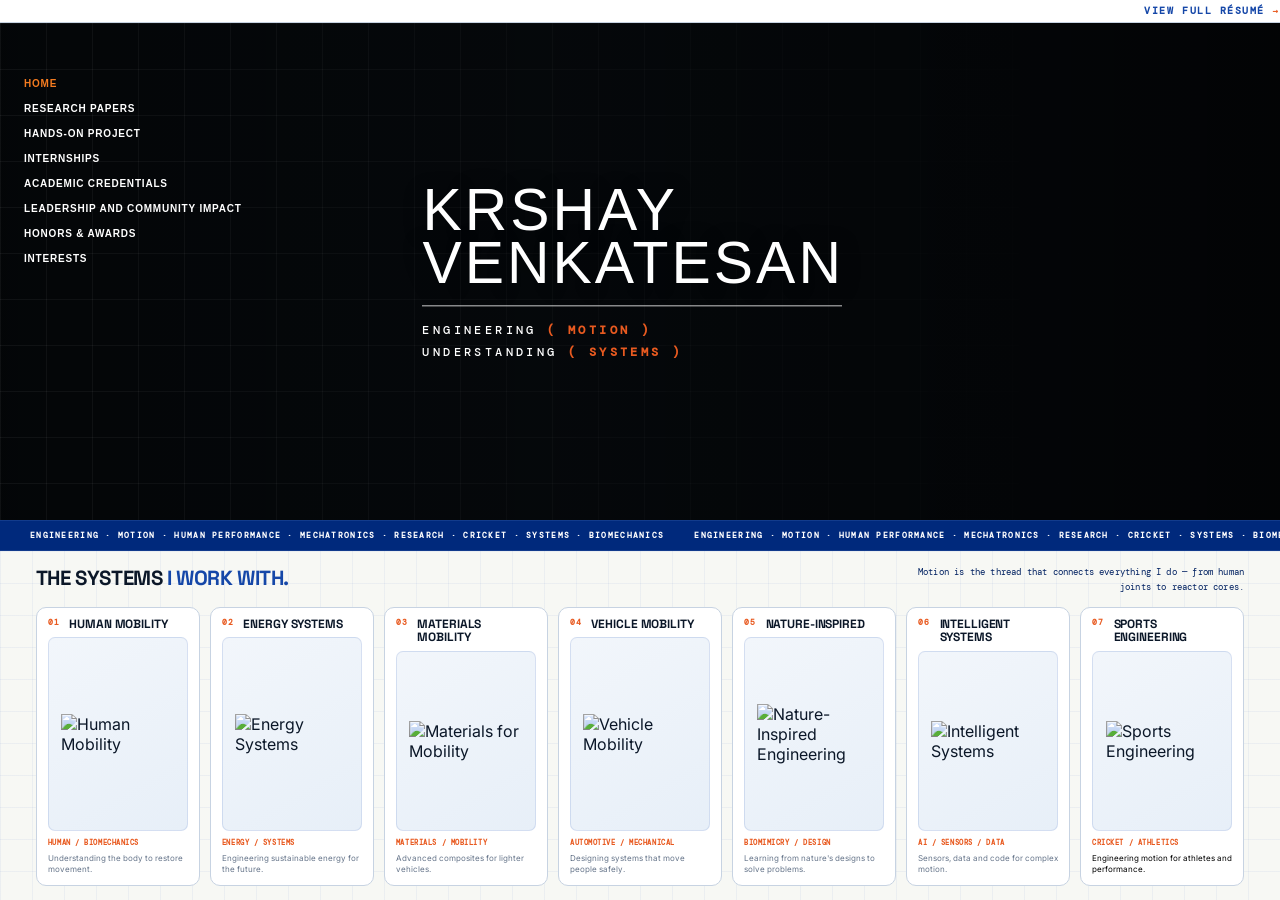
==== commit 13e73601: "Add files via upload" ====
--- a/index.html
+++ b/index.html
@@ -6,890 +6,1001 @@
     <meta name="viewport" content="width=device-width,initial-scale=1">
     <meta name="theme-color" content="#08111e">
     <title>Krshay Venkatesan — Engineering · Motion · Systems</title>
+
+    <link rel="preconnect" href="https://fonts.googleapis.com">
+    <link rel="preconnect" href="https://fonts.gstatic.com" crossorigin>
     <link rel="stylesheet" href="styles.css">
-    <link rel="preconnect" href="https://fonts.googleapis.com">
-
-    <link rel="preconnect" href="https://fonts.gstatic.com" crossorigin>
-
     <link
-        href="https://fonts.googleapis.com/css2?family=Caveat:wght@400;500;600;700&family=IBM+Plex+Mono:wght@400;500;600&family=Inter:wght@400;500;600;700;800&family=Space+Grotesk:wght@400;500;600;700&display=swap"
+        href="https://fonts.googleapis.com/css2?family=Caveat:wght@500;600&family=DM+Mono:wght@400;500&family=Inter:wght@400;500;600;700;800&family=Space+Grotesk:wght@500;600;700&display=swap"
         rel="stylesheet">
+
+    <!--
+      NOTE: this page intentionally does NOT load styles.css.
+      styles.css has three stacked :root blocks and four repeated
+      "FINAL HERO OVERRIDE" sections all fighting over the same
+      .hero / .node.n1-n7 / .blueprint-container rules with !important —
+      that conflict is what was smashing the headline into the cards.
+      This page uses its own scoped "home-*" classes below so it can't
+      collide with whatever styles.css does on your other pages.
+    -->
+    <style>
+        :root {
+            --ink: #0b1728;
+            --blue: #1547a8;
+            --blue2: #2b6bd8;
+            --paper: #f7f8f4;
+            --orange: #e85a20;
+            --muted: #66758a;
+            --line: #c7d3e2;
+            --mono: 'DM Mono', monospace;
+            --display: 'Space Grotesk', sans-serif;
+            --sans: 'Inter', sans-serif;
+            --hand: 'Caveat', cursive;
+        }
+
+        * {
+            box-sizing: border-box;
+            margin: 0;
+            padding: 0;
+        }
+
+        html,
+        body {
+            height: 100%;
+            overflow: hidden;
+            /* lock the whole page — no scroll */
+            font-family: var(--sans);
+            background: var(--paper);
+            color: var(--ink);
+        }
+
+        a {
+            color: inherit;
+            text-decoration: none;
+        }
+
+        img {
+            display: block;
+            max-width: 100%;
+        }
+
+        /* ===========================================================
+           PAGE — three fixed-height bars + two flexible zones,
+           adding up to exactly 100vh, no overflow anywhere
+        =========================================================== */
+
+        .home-view {
+            height: 100vh;
+            display: flex;
+            flex-direction: column;
+        }
+
+        /* ---------- 1. RESUME STRIP ---------- */
+
+        .home-resume {
+            flex: 0 0 clamp(22px, 2.6vh, 30px);
+            display: flex;
+            align-items: center;
+            justify-content: right;
+            gap: 8px;
+            background: #fff;
+            border-bottom: 1px solid var(--line);
+            font-family: var(--mono);
+            font-size: 9.5px;
+            font-weight: 700;
+            letter-spacing: .16em;
+            text-transform: uppercase;
+            color: var(--blue);
+            transition: background .2s ease;
+        }
+
+        .home-resume:hover {
+            background: #eef4ff;
+        }
+
+        .home-resume span {
+            color: var(--orange);
+        }
+
+        /* ---------- 2. HERO ---------- */
+
+        .home-hero {
+            position: relative;
+            flex: 1.55 1 0;
+            min-height: 0;
+            overflow: hidden;
+            background: #05080b;
+            color: #fff;
+        }
+
+        .home-hero-bg {
+            position: absolute;
+            inset: 0;
+            background-image:
+                linear-gradient(90deg, rgba(0, 0, 0, .32) 0%, rgba(0, 0, 0, .05) 42%, rgba(0, 0, 0, .55) 100%),
+                url("assets/hero-motion.png");
+            background-size: cover;
+            background-position: center;
+        }
+
+        .home-hero-grid {
+            position: absolute;
+            inset: 0;
+            background-image:
+                linear-gradient(rgba(255, 255, 255, .05) 1px, transparent 1px),
+                linear-gradient(90deg, rgba(255, 255, 255, .05) 1px, transparent 1px);
+            background-size: 46px 46px;
+            mask-image: linear-gradient(90deg, #000, transparent 90%);
+        }
+
+        /* brand mark, top-left of hero */
+
+        .home-brand {
+            position: absolute;
+            top: clamp(10px, 1.8vh, 18px);
+            left: clamp(18px, 2vw, 28px);
+            z-index: 5;
+            font-family: Arial, Helvetica, sans-serif;
+            font-size: clamp(20px, 2vw, 28px);
+            font-weight: 300;
+            letter-spacing: -1.5px;
+            color: #fff;
+        }
+
+        /* vertical nav, left side of hero */
+
+        .home-nav {
+            position: absolute;
+            left: clamp(18px, 2vw, 28px);
+            top: clamp(50px, 8vh, 68px);
+            z-index: 5;
+            display: flex;
+            flex-direction: column;
+            gap: clamp(8px, 1.3vh, 13px);
+        }
+
+        .home-nav a {
+            position: relative;
+            padding-left: 12px;
+            text-align: right;
+            font-family: Arial, Helvetica, sans-serif;
+            font-size: clamp(8px, .78vw, 9.5px);
+            font-weight: 500;
+            letter-spacing: .8px;
+            text-transform: uppercase;
+            color: rgba(255, 255, 255, .58);
+            transition: color .2s ease, transform .2s ease;
+        }
+
+        .home-nav a::before {
+            content: "";
+            position: absolute;
+            left: 0;
+            top: 50%;
+            width: 4px;
+            height: 4px;
+            border-radius: 50%;
+            background: transparent;
+            transform: translateY(-50%);
+        }
+
+        .home-nav a:hover {
+            color: #fff;
+            transform: translateX(2px);
+        }
+
+        .home-nav a.active {
+            color: #fff;
+        }
+
+        .home-nav a.active::before {
+            background: var(--orange);
+        }
+
+        /* name + tagline, centered in the hero's right-of-photo space */
+
+        .home-hero-content {
+            position: absolute;
+            z-index: 4;
+            left: clamp(30%, 33vw, 36%);
+            top: 50%;
+            transform: translateY(-50%);
+            width: min(46vw, 640px);
+        }
+
+        .home-hero-content h1 {
+            display: flex;
+            flex-direction: column;
+            font-family: Arial, Helvetica, sans-serif;
+            font-weight: 500;
+            line-height: .9;
+            letter-spacing: 3px;
+            text-transform: uppercase;
+            font-size: clamp(2.1rem, 4.6vw, 4.6rem);
+            text-shadow: 0 3px 22px rgba(0, 0, 0, .35);
+        }
+
+        .home-hero-rule {
+            width: 100%;
+            max-width: 420px;
+            height: 1px;
+            margin: clamp(12px, 1.8vh, 20px) 0 0;
+            background: rgba(255, 255, 255, .78);
+        }
+
+        .home-hero-tagline {
+            margin-top: clamp(12px, 1.8vh, 20px);
+            display: flex;
+            flex-direction: column;
+            gap: 6px;
+            font-family: var(--mono);
+            font-size: clamp(9px, .95vw, 13px);
+            font-weight: 500;
+            letter-spacing: .28em;
+            text-transform: uppercase;
+            color: #fff;
+        }
+
+        .home-hero-tagline b {
+            color: var(--orange);
+            font-weight: 700;
+            letter-spacing: .28em;
+        }
+
+        /* knee X-ray art on the right — nods to the reference composition */
+
+        .home-hero-side {
+            position: absolute;
+            right: 0;
+            top: 0;
+            bottom: 0;
+            width: 20vw;
+            z-index: 3;
+            background-size: contain;
+            background-position: right center;
+            background-repeat: no-repeat;
+            opacity: .9;
+        }
+
+        /* ---------- 3. MARQUEE ---------- */
+
+        .home-marquee {
+            flex: 0 0 clamp(30px, 3.4vh, 37px);
+            overflow: hidden;
+            white-space: nowrap;
+            background: #00297c;
+            border-block: 1px solid #123b8c;
+            display: flex;
+            align-items: center;
+        }
+
+        .home-marquee-track {
+            display: inline-flex;
+            gap: 30px;
+            padding-left: 30px;
+            font-family: var(--mono);
+            font-size: 8px;
+            font-weight: 700;
+            letter-spacing: .16em;
+            text-transform: uppercase;
+            color: #fff;
+            animation: home-marquee 24s linear infinite;
+        }
+
+        @keyframes home-marquee {
+            to {
+                transform: translateX(-50%);
+            }
+        }
+
+        /* ---------- 4. SYSTEMS GRID ---------- */
+
+        .home-systems {
+            flex: 1 1 0;
+            min-height: 0;
+            display: flex;
+            flex-direction: column;
+            padding: clamp(10px, 1.6vh, 18px) clamp(20px, 2.8vw, 40px);
+            background-color: var(--paper);
+            background-image:
+                linear-gradient(rgba(21, 71, 168, .05) 1px, transparent 1px),
+                linear-gradient(90deg, rgba(21, 71, 168, .05) 1px, transparent 1px);
+            background-size: 32px 32px;
+        }
+
+        .home-systems-head {
+            flex: 0 0 auto;
+            display: flex;
+            align-items: baseline;
+            justify-content: space-between;
+            gap: 24px;
+            margin-bottom: clamp(8px, 1.4vh, 14px);
+        }
+
+        .home-systems-head h2 {
+            font-family: var(--display);
+            font-weight: 700;
+            letter-spacing: -.02em;
+            text-transform: uppercase;
+            color: var(--ink);
+            font-size: clamp(1rem, 1.6vw, 1.5rem);
+        }
+
+        .home-systems-head h2 b {
+            color: var(--blue);
+            font-weight: 700;
+        }
+
+        .home-systems-head p {
+            max-width: 360px;
+            font-family: var(--mono);
+            font-size: 9px;
+            line-height: 1.6;
+            letter-spacing: .02em;
+            color: var(--muted);
+            text-align: right;
+        }
+
+        .home-systems-grid {
+            flex: 1 1 0;
+            min-height: 0;
+            display: grid;
+            grid-template-columns: repeat(7, minmax(0, 1fr));
+            gap: 10px;
+        }
+
+        .home-card {
+            position: relative;
+            min-height: 0;
+            display: flex;
+            flex-direction: column;
+            padding: 10px 11px;
+            background: #fff;
+            border: 1px solid var(--line);
+            border-radius: 10px;
+            overflow: hidden;
+            transition: transform .2s ease, border-color .2s ease, box-shadow .2s ease;
+        }
+
+        .home-card:hover {
+            transform: translateY(-3px);
+            border-color: var(--blue);
+            box-shadow: 0 12px 26px rgba(16, 47, 103, .12);
+        }
+
+        .home-card-num {
+            font-family: var(--mono);
+            font-size: 7.5px;
+            font-weight: 700;
+            letter-spacing: .1em;
+            color: var(--orange);
+        }
+
+        .home-card-img {
+            flex: 1 1 0;
+            min-height: 0;
+            margin: 6px 0 7px;
+            display: flex;
+            align-items: center;
+            justify-content: center;
+            background: linear-gradient(150deg, #f2f6fb, #e7eff8);
+            border: 1px solid rgba(21, 71, 168, .12);
+            border-radius: 7px;
+        }
+
+        .home-card-img img {
+            max-width: 82%;
+            max-height: 82%;
+            object-fit: contain;
+        }
+
+        .home-card-cat {
+            display: block;
+            font-family: var(--mono);
+            font-size: 6px;
+            letter-spacing: .08em;
+            text-transform: uppercase;
+            color: var(--orange);
+            margin-bottom: 3px;
+        }
+
+        .home-card h3 {
+            font-family: var(--display);
+            font-weight: 700;
+            letter-spacing: -.01em;
+            text-transform: uppercase;
+            color: var(--ink);
+            font-size: clamp(9.5px, .95vw, 12px);
+            line-height: 1.15;
+        }
+
+        .home-card p {
+            display: none;
+            /* hidden by default to guarantee no-overflow */
+            font-size: 8px;
+            line-height: 1.35;
+            color: var(--muted);
+            margin-top: 3px;
+        }
+
+        /* show the description only when there is enough vertical room */
+        @media (min-height: 760px) {
+            .home-card p {
+                display: block;
+            }
+        }
+
+        /* ===========================================================
+           RESPONSIVE — below ~860px wide, a locked no-scroll 7-column
+           grid stops being legible, so this page switches to a normal
+           scrolling layout instead of shrinking text unreadably small.
+        =========================================================== */
+
+        @media (max-width: 860px) {
+
+            html,
+            body {
+                overflow-y: auto;
+                overflow-x: hidden;
+            }
+
+            .home-view {
+                height: auto;
+                min-height: 100vh;
+            }
+
+            .home-hero {
+                flex: none;
+                height: 78vh;
+            }
+
+            .home-hero-content {
+                left: 8%;
+                width: 84%;
+                top: 40%;
+            }
+
+            .home-hero-side {
+                display: none;
+            }
+
+            .home-nav {
+                display: none;
+            }
+
+            .home-systems {
+                flex: none;
+                padding: 26px 20px 40px;
+            }
+
+            .home-systems-grid {
+                grid-template-columns: repeat(2, 1fr);
+                gap: 12px;
+            }
+
+            .home-card {
+                min-height: 190px;
+            }
+
+            .home-card p {
+                display: block !important;
+            }
+
+            .home-systems-head {
+                flex-direction: column;
+                align-items: flex-start;
+            }
+
+            .home-systems-head p {
+                text-align: left;
+            }
+        }
+
+        /* =========================================================
+   HOME SYSTEM CARD — HOVER ZOOM PREVIEW
+========================================================= */
+
+        .home-card {
+            cursor: crosshair;
+        }
+
+        /* Image zoom area */
+        .home-card-img {
+            position: relative;
+            overflow: hidden;
+        }
+
+        .home-card-img img {
+            transition:
+                transform .45s cubic-bezier(.2, .8, .2, 1),
+                filter .35s ease;
+            transform-origin: center center;
+        }
+
+        /* Zoom image when hovering card */
+        .home-card:hover .home-card-img img {
+            transform: scale(1.18);
+        }
+
+        /* Image area becomes slightly highlighted */
+        .home-card:hover .home-card-img {
+            border-color: rgba(21, 71, 168, .45);
+        }
+
+
+        /* =========================================================
+   FLOATING ZOOM PANEL
+========================================================= */
+
+        .home-image-preview {
+            position: fixed;
+
+            width: min(430px, 34vw);
+            height: min(430px, 55vh);
+
+            right: 28px;
+            top: 50%;
+
+            transform: translateY(-50%) scale(.96);
+
+            z-index: 9999;
+
+            padding: 14px;
+
+            background: rgba(255, 255, 255, .97);
+            border: 1px solid var(--blue);
+            border-radius: 12px;
+
+            box-shadow:
+                0 25px 70px rgba(0, 0, 0, .28),
+                0 0 0 1px rgba(21, 71, 168, .08);
+
+            opacity: 0;
+            visibility: hidden;
+            pointer-events: none;
+
+            transition:
+                opacity .25s ease,
+                transform .3s cubic-bezier(.2, .8, .2, 1),
+                visibility .25s ease;
+
+            display: flex;
+            flex-direction: column;
+        }
+
+
+        /* Active preview */
+
+        .home-image-preview.active {
+            opacity: 1;
+            visibility: visible;
+
+            transform: translateY(-50%) scale(1);
+        }
+
+
+        /* =========================================================
+   PREVIEW IMAGE
+========================================================= */
+
+        .home-image-preview-image {
+            flex: 1 1 auto;
+            min-height: 0;
+
+            display: flex;
+            align-items: center;
+            justify-content: center;
+
+            overflow: hidden;
+
+            background:
+                linear-gradient(rgba(21, 71, 168, .045) 1px, transparent 1px),
+                linear-gradient(90deg, rgba(21, 71, 168, .045) 1px, transparent 1px);
+
+            background-size: 24px 24px;
+
+            border: 1px solid var(--line);
+            border-radius: 8px;
+        }
+
+        .home-image-preview-image img {
+            width: 100%;
+            height: 100%;
+
+            object-fit: contain;
+
+            padding: 20px;
+
+            transition: transform .45s ease;
+        }
+
+
+        /* =========================================================
+   PREVIEW DETAILS
+========================================================= */
+
+        .home-image-preview-details {
+            flex: 0 0 auto;
+
+            padding: 12px 4px 2px;
+        }
+
+        .home-image-preview-number {
+            font-family: var(--mono);
+            font-size: 8px;
+            font-weight: 700;
+
+            letter-spacing: .12em;
+
+            color: var(--orange);
+
+            margin-bottom: 4px;
+        }
+
+        .home-image-preview-category {
+            font-family: var(--mono);
+            font-size: 7px;
+
+            letter-spacing: .1em;
+            text-transform: uppercase;
+
+            color: var(--blue);
+
+            margin-bottom: 3px;
+        }
+
+        .home-image-preview-title {
+            font-family: var(--display);
+            font-size: clamp(17px, 1.5vw, 23px);
+            font-weight: 700;
+
+            line-height: 1.05;
+
+            text-transform: uppercase;
+
+            color: var(--ink);
+        }
+
+        .home-image-preview-description {
+            margin-top: 5px;
+
+            font-family: var(--sans);
+            font-size: 9px;
+
+            line-height: 1.4;
+
+            color: var(--muted);
+        }
+
+
+        /* =========================================================
+   TECHNICAL CORNERS
+========================================================= */
+
+        .home-image-preview::before,
+        .home-image-preview::after {
+            content: "";
+
+            position: absolute;
+
+            width: 18px;
+            height: 18px;
+
+            pointer-events: none;
+        }
+
+        .home-image-preview::before {
+            left: -1px;
+            top: -1px;
+
+            border-left: 2px solid var(--orange);
+            border-top: 2px solid var(--orange);
+        }
+
+        .home-image-preview::after {
+            right: -1px;
+            bottom: -1px;
+
+            border-right: 2px solid var(--orange);
+            border-bottom: 2px solid var(--orange);
+        }
+
+
+        /* =========================================================
+   MOBILE / SMALL SCREEN
+========================================================= */
+
+        @media (max-width: 1100px) {
+
+            .home-image-preview {
+                width: 320px;
+                height: 390px;
+
+                right: 15px;
+            }
+        }
+
+
+        /* Disable floating preview on mobile */
+        @media (max-width: 860px) {
+
+            .home-image-preview {
+                display: none !important;
+            }
+        }
+    </style>
 </head>
 
 <body>
     <header class="site-header">
 
         <div class="header-inner">
-
-            <!-- BRAND -->
-            <a class="brand" href="index.html">
-
-                <span class="brand-mark">
-                    KV
-                </span>
-
-                <span class="brand-divider"></span>
-
-                <span class="brand-info">
-                    <strong>Krshay Venkatesan</strong>
-                    <small>Engineering · Motion · Systems</small>
-                </span>
-
-            </a>
-
-
             <!-- NAVIGATION -->
-            <nav class="main-nav">
+            <nav class="main-nav" aria-label="Primary navigation">
 
                 <a href="index.html" class="active">
-                    Home
+                    <span>HOME</span>
                 </a>
 
                 <a href="research.html">
-                    Research
+                    <span>RESEARCH PAPERS</span>
                 </a>
 
                 <a href="projects.html">
-                    Projects
+                    <span>Hands-on Project</span>
+                </a>
+
+                <a href="internships.html">
+                    <span>INTERNSHIPS</span>
                 </a>
 
                 <a href="academics.html">
-                    Academics
-                </a>
-
-                <a href="internships.html">
-                    Internships
+                    <span>Academic Credentials</span>
                 </a>
 
                 <a href="impact.html">
-                    Impact
+                    <span>leadership and community IMPACT</span>
                 </a>
 
                 <a href="awards.html">
-                    Awards
-                </a>
+                    <span>Honors & Awards</span>
+                </a>
+
+                <a href="interests.html">
+                    <span>Interests</span>
+                </a>
+
 
             </nav>
 
-
-            <!-- HEADER ACTION -->
-            <div class="header-actions">
-
-                <a href="Krshay_Venkatesan_CV.pdf" target="_blank" class="resume-btn">
-
-                    <span>Resume</span>
-                    <strong>↗</strong>
-
-                </a>
-
-                <button class="menu-toggle" aria-label="Open navigation"
-                    onclick="document.body.classList.toggle('menu-open')">
-
-                    <span></span>
-                    <span></span>
-                    <span></span>
-
-                </button>
-
-            </div>
+            <!-- MOBILE MENU -->
+            <button class="menu-toggle" aria-label="Open navigation" aria-expanded="false" onclick="
+                    document.body.classList.toggle('menu-open');
+                    this.setAttribute(
+                        'aria-expanded',
+                        document.body.classList.contains('menu-open')
+                    );
+                ">
+
+                <span></span>
+                <span></span>
+                <span></span>
+
+            </button>
 
         </div>
 
     </header>
-    <main>
-        <section class="hero">
-            <div class="hero-bg"></div>
-            <div class="hero-grid"></div>
-            <div class="container hero-content">
-                <div class="eyebrow">KC High International School · Chennai · IB Diploma · Class of 2027</div>
+    <div class="home-view">
+        <!-- ---------- 1. RESUME STRIP ---------- -->
+        <a class="home-resume" href="Krshay_Venkatesan_CV.pdf" target="_blank" style="text-align:left;">
+            View Full Résumé <span>→</span>
+        </a>
+        <!-- ---------- 2. HERO ---------- -->
+        <section class="home-hero">
+            <div class="home-hero-bg"></div>
+            <div class="home-hero-grid"></div>
+            <div class="home-hero-side"></div>
+
+            <div class="home-hero-content">
                 <h1><span>Krshay</span><span>Venkatesan</span></h1>
-                <div class="rule"></div>
-                <div class="tagline">Engineering <b>motion.</b><br>Understanding <b>systems.</b></div>
-                <p class="hero-intro">I study performance in humans and machines — from wearable IMU sensing and ACL
-                    rehabilitation to chassis vibration, composite materials, energy systems and sports performance.</p>
-                <div class="hero-actions"><a class="btn primary" href="research.html">Explore research →</a><a
-                        class="btn" href="Krshay_Venkatesan_CV.pdf" target="_blank">Open CV ↗</a></div>
-            </div>
-            <div class="hero-note">Curiosity → Build → Test → Improve<small>engineering field principle</small></div>
-            <div class="hero-stats">
-                <div class="hero-stat"><strong>1570</strong><span>SAT score</span></div>
-                <div class="hero-stat"><strong>9 A*</strong><span>IGCSE</span></div>
-                <div class="hero-stat"><strong>4×</strong><span>Published / accepted research</span></div>
-                <div class="hero-stat"><strong>3×</strong><span>National athlete</span></div>
-                <div class="hero-stat"><strong>20+</strong><span>Training hrs / week</span></div>
-                <div class="hero-stat"><strong>50 hrs</strong><span>IIT Madras internship</span></div>
+                <div class="home-hero-rule"></div>
+                <div class="home-hero-tagline">
+                    <span>Engineering <b>( Motion )</b></span>
+                    <span>Understanding <b>( Systems )</b></span>
+                </div>
             </div>
         </section>
-        <div class="marquee">
-            <div class="marquee-track">ENGINEERING · MOTION · HUMAN PERFORMANCE · MECHATRONICS · RESEARCH · CRICKET ·
-                SYSTEMS · ENGINEERING · MOTION · HUMAN PERFORMANCE · MECHATRONICS · RESEARCH · CRICKET · SYSTEMS ·</div>
+
+        <!-- ---------- 3. MARQUEE ---------- -->
+        <div class="home-marquee">
+            <div class="home-marquee-track">
+                <span>ENGINEERING · MOTION · HUMAN PERFORMANCE · MECHATRONICS · RESEARCH · CRICKET · SYSTEMS ·
+                    BIOMECHANICS</span>
+                <span>ENGINEERING · MOTION · HUMAN PERFORMANCE · MECHATRONICS · RESEARCH · CRICKET · SYSTEMS ·
+                    BIOMECHANICS</span>
+            </div>
         </div>
-        <section class="blueprint-container">
-
-            <!-- Blueprint atmosphere -->
-            <div class="bp-glow bp-glow-1"></div>
-            <div class="bp-glow bp-glow-2"></div>
-
-            <!-- Technical corner labels -->
-            <div class="technical-label label-top-left">
-                FIELD NOTE / 01
+
+        <!-- ---------- 4. SYSTEMS GRID ---------- -->
+        <section class="home-systems">
+            <div class="home-systems-head">
+                <h2>The systems <b>I work with.</b></h2>
+                <p style="color: #012161;margin-top: auto;">Motion is the thread that connects everything I do — from
+                    human joints to reactor cores.</p>
             </div>
 
-            <div class="technical-label label-top-right">
-                MOTION SYSTEMS<br>
-                ENGINEERING STUDY
+            <div class="home-systems-grid">
+
+                <!-- =========================================================
+     HOVER IMAGE ZOOM PREVIEW
+========================================================= -->
+
+                <div class="home-image-preview" id="homeImagePreview">
+
+                    <div class="home-image-preview-image">
+                        <img id="homePreviewImage" src="" alt="">
+                    </div>
+
+                    <div class="home-image-preview-details">
+
+                        <div class="home-image-preview-number" id="homePreviewNumber">
+                            01
+                        </div>
+
+                        <div class="home-image-preview-category" id="homePreviewCategory">
+                            HUMAN / BIOMECHANICS
+                        </div>
+
+                        <div class="home-image-preview-title" id="homePreviewTitle">
+                            Human Mobility
+                        </div>
+
+                        <div class="home-image-preview-description" id="homePreviewDescription">
+                            Understanding the body to restore movement.
+                        </div>
+
+                    </div>
+
+                </div>
+
+                <a class="home-card" href="projects.html">
+                    <div style="display: flex;">
+                        <span class="home-card-num">01</span>
+                        <h3 style="margin-left: 10px;">Human Mobility</h3>
+                    </div>
+                    <div class="home-card-img"><img src="assets/drawing/knee.png" alt="Human Mobility"></div>
+                    <span class="home-card-cat" style="font-size: 7px;font-weight: bold;">Human / Biomechanics</span>
+                    <p>Understanding the body to restore movement.</p>
+                </a>
+
+                <a class="home-card" href="research.html">
+                    <div style="display: flex;">                        
+                        <span class="home-card-num">02</span>
+                        <h3 style="margin-left: 10px;">Energy Systems</h3>
+                    </div>
+                    <div class="home-card-img"><img src="assets/drawing/reactor.png" alt="Energy Systems"></div>
+                    <span class="home-card-cat" style="font-size: 7px;font-weight: bold;">Energy / Systems</span>
+                    <p>Engineering sustainable energy for the future.</p>
+                </a>
+
+                <a class="home-card" href="research.html">
+                    <div style="display: flex;">
+                        <span class="home-card-num">03</span>
+                        <h3 style="margin-left: 10px;">Materials Mobility</h3>
+                    </div>
+                    <div class="home-card-img"><img src="assets/drawing/materials.png" alt="Materials for Mobility">
+                    </div>
+                    <span class="home-card-cat" style="font-size: 7px;font-weight: bold;">Materials / Mobility</span>
+                    <p>Advanced composites for lighter vehicles.</p>
+                </a>
+
+                <a class="home-card" href="research.html">
+                    <div style="display: flex;">
+                        <span class="home-card-num">04</span>
+                        <h3 style="margin-left: 10px;">Vehicle Mobility</h3>
+                    </div>
+                    <div class="home-card-img"><img src="assets/drawing/chassis.png" alt="Vehicle Mobility"></div>
+                    <span class="home-card-cat" style="font-size: 7px;font-weight: bold;">Automotive / Mechanical</span>
+                    <p>Designing systems that move people safely.</p>
+                </a>
+
+                <a class="home-card" href="research.html">
+                    <div style="display: flex;">
+                        <span class="home-card-num">05</span>
+                        <h3 style="margin-left: 10px;">Nature-Inspired</h3>
+                    </div>
+                    <div class="home-card-img"><img src="assets/drawing/nature.png" alt="Nature-Inspired Engineering">
+                    </div>
+                    <span class="home-card-cat" style="font-size: 7px;font-weight: bold;">Biomimicry / Design</span>
+                    <p>Learning from nature's designs to solve problems.</p>
+                </a>
+
+                <a class="home-card" href="internships.html">
+                    <div style="display: flex;">
+                        <span class="home-card-num">06</span>
+                        <h3 style="margin-left: 10px;">Intelligent Systems</h3>
+                    </div>
+                    <div class="home-card-img"><img src="assets/drawing/chip.png" alt="Intelligent Systems"></div>
+                    <span class="home-card-cat" style="font-size: 7px;font-weight: bold;">AI / Sensors / Data</span>
+                    <p>Sensors, data and code for complex motion.</p>
+                </a>
+
+                <a class="home-card" href="interests.html">
+                    <div style="display: flex;">
+                        <span class="home-card-num">07</span>
+                        <h3 style="margin-left: 10px;">Sports Engineering</h3>
+                    </div>
+                    <div class="home-card-img"><img src="assets/drawing/sport.png" alt="Sports Engineering"></div>
+                    <span class="home-card-cat" style="font-size: 7px;font-weight: bold;">Cricket / Athletics</span>
+                    <p style="color: #000;">Engineering motion for athletes and performance.</p>
+                </a>
+
             </div>
-
-            <div class="technical-label label-bottom-left">
-                K · KV / 2026
-            </div>
-
-            <div class="technical-label label-bottom-right">
-                SCALE : N.T.S.
-            </div>
-
-
-            <div class="blueprint-stage">
-
-                <!-- ==============================
-             LEFT EDITORIAL AREA
-        =============================== -->
-
-                <aside class="sidebar">
-
-                    <div class="eyebrow-wrap">
-                        <span class="eyebrow" style="color: var(--bp-blue);">
-                            ENGINEERING FIELD NOTES
-                        </span>
-                    </div>
-
-                    <h1 class="main-headline">
-                        ENGINEERING
-                        <span>SYSTEMS</span>
-                        THAT MOVE PEOPLE,
-                        <span>POWER THE WORLD</span>
-                        AND SHAPE THE FUTURE.
-                    </h1>
-
-
-                    <div class="headline-rule"></div>
-
-
-                    <div class="quote-box">
-
-                        <div class="quote-mark">“</div>
-
-                        <div class="quote-text">
-                            I observe how the world moves.<br>
-                            I model what happens.<br>
-                            I build solutions that<br>
-                            make it better.
-                        </div>
-
-                        <span class="signature">
-                            — Krshay
-                        </span>
-
-                    </div>
-
-
-                    <div class="sidebar-meta">
-
-                        <span>
-                            HUMAN
-                        </span>
-
-                        <span>×</span>
-
-                        <span>
-                            MACHINE
-                        </span>
-
-                        <span>×</span>
-
-                        <span>
-                            INTELLIGENCE
-                        </span>
-
-                    </div>
-
-                </aside>
-
-
-
-                <!-- ==============================
-             CENTRAL 3D MOTION HUB
-        =============================== -->
-
-                <div class="motion-hub">
-                    <div class="hub-orbit orbit-1"></div>
-                    <div class="hub-orbit orbit-2"></div>
-                    <div class="hub-circle">
-                        <div class="hub-inner">
-                            <span class="hub-kicker">
-                                CORE SYSTEM
-                            </span>
-                            <h2>
-                                MOTION
-                            </h2>
-                            <div class="hub-line"></div>
-                            <p>
-                                is the thread that connects
-                                everything I do.
-                            </p>
-                            <span class="hub-coordinates">
-                                X / Y / Z
-                            </span>
-                        </div>
-                    </div>
-                </div>
-
-                <!-- ==============================
-             NODE 01
-             HUMAN MOBILITY
-        =============================== -->
-
-                <article class="node n1">
-
-                    <div class="node-number">
-                        01
-                    </div>
-                    <div class="node-image-wrap">
-
-                        <div class="node-image-glow"></div>
-
-                        <img src="assets/drawing/knee.png" alt="Human Mobility">
-
-                        <span class="image-corner corner-tl"></span>
-                        <span class="image-corner corner-br"></span>
-
-                    </div>
-                    <div class="txt">
-                        <span class="node-category">
-                            HUMAN / BIOMECHANICS
-                        </span>
-
-                        <h3>
-                            HUMAN MOBILITY
-                        </h3>
-
-                        <p>
-                            Understanding the body
-                            to restore movement.
-                        </p>
-
-                        <span class="node-action">
-                            EXPLORE →
-                        </span>
-
-                    </div>
-
-                </article>
-
-
-
-                <!-- ==============================
-             NODE 02
-             ENERGY
-        =============================== -->
-
-                <article class="node n2">
-
-                    <div class="node-number">
-                        02
-                    </div>
-
-
-                    <div class="node-image-wrap">
-
-                        <div class="node-image-glow"></div>
-
-                        <img src="assets/drawing/reactor.png" alt="Energy Systems">
-
-                        <span class="image-corner corner-tl"></span>
-                        <span class="image-corner corner-br"></span>
-
-                    </div>
-
-
-                    <div class="txt">
-
-                        <span class="node-category">
-                            ENERGY / SYSTEMS
-                        </span>
-
-                        <h3>
-                            ENERGY SYSTEMS
-                        </h3>
-
-                        <p>
-                            Engineering sustainable
-                            energy for the future.
-                        </p>
-
-                        <span class="node-action">
-                            EXPLORE →
-                        </span>
-
-                    </div>
-
-                </article>
-
-
-
-                <!-- ==============================
-             NODE 03
-             MATERIALS
-        =============================== -->
-
-                <article class="node n3">
-
-                    <div class="node-number">
-                        03
-                    </div>
-
-
-                    <div class="node-image-wrap">
-
-                        <div class="node-image-glow"></div>
-
-                        <img src="assets/drawing/materials.png" alt="Materials for Mobility">
-
-                        <span class="image-corner corner-tl"></span>
-                        <span class="image-corner corner-br"></span>
-
-                    </div>
-
-
-                    <div class="txt">
-
-                        <span class="node-category">
-                            MATERIALS / MOBILITY
-                        </span>
-
-                        <h3>
-                            MATERIALS FOR MOBILITY
-                        </h3>
-
-                        <p>
-                            Advanced composites for
-                            lighter vehicles.
-                        </p>
-
-                        <span class="node-action">
-                            EXPLORE →
-                        </span>
-
-                    </div>
-
-                </article>
-
-
-
-                <!-- ==============================
-             NODE 04
-             VEHICLE
-        =============================== -->
-
-                <article class="node n4">
-
-                    <div class="node-number">
-                        04
-                    </div>
-
-
-                    <div class="node-image-wrap">
-
-                        <div class="node-image-glow"></div>
-
-                        <img src="assets/drawing/chassis.png" alt="Vehicle Mobility">
-
-                        <span class="image-corner corner-tl"></span>
-                        <span class="image-corner corner-br"></span>
-
-                    </div>
-
-
-                    <div class="txt">
-
-                        <span class="node-category">
-                            AUTOMOTIVE / MECHANICAL
-                        </span>
-
-                        <h3>
-                            VEHICLE MOBILITY
-                        </h3>
-
-                        <p>
-                            Designing systems that
-                            move people safely.
-                        </p>
-
-                        <span class="node-action">
-                            EXPLORE →
-                        </span>
-
-                    </div>
-
-                </article>
-
-
-
-                <!-- ==============================
-             NODE 05
-             NATURE
-        =============================== -->
-
-                <article class="node n5">
-
-                    <div class="node-number">
-                        05
-                    </div>
-
-
-                    <div class="node-image-wrap">
-
-                        <div class="node-image-glow"></div>
-
-                        <img src="assets/drawing/nature.png" alt="Nature Inspired Engineering">
-
-                        <span class="image-corner corner-tl"></span>
-                        <span class="image-corner corner-br"></span>
-
-                    </div>
-
-
-                    <div class="txt">
-
-                        <span class="node-category">
-                            BIOMIMICRY / DESIGN
-                        </span>
-
-                        <h3>
-                            NATURE-INSPIRED
-                        </h3>
-
-                        <p>
-                            Learning from nature's
-                            designs to solve problems.
-                        </p>
-
-                        <span class="node-action">
-                            EXPLORE →
-                        </span>
-
-                    </div>
-
-                </article>
-
-
-
-                <!-- ==============================
-             NODE 06
-             INTELLIGENCE
-        =============================== -->
-
-                <article class="node n6">
-
-                    <div class="node-number">
-                        06
-                    </div>
-
-
-                    <div class="node-image-wrap">
-
-                        <div class="node-image-glow"></div>
-
-                        <img src="assets/drawing/chip.png" alt="Intelligent Systems">
-
-                        <span class="image-corner corner-tl"></span>
-                        <span class="image-corner corner-br"></span>
-
-                    </div>
-
-
-                    <div class="txt">
-
-                        <span class="node-category">
-                            AI / SENSORS / DATA
-                        </span>
-
-                        <h3>
-                            INTELLIGENT SYSTEMS
-                        </h3>
-
-                        <p>
-                            Sensors, data and code
-                            for complex motion.
-                        </p>
-
-                        <span class="node-action">
-                            EXPLORE →
-                        </span>
-
-                    </div>
-
-                </article>
-
-
-
-                <!-- ==============================
-             FLOATING TECH PARTICLES
-        =============================== -->
-
-                <span class="tech-dot dot-1"></span>
-                <span class="tech-dot dot-2"></span>
-                <span class="tech-dot dot-3"></span>
-                <span class="tech-dot dot-4"></span>
-
-            </div>
-
         </section>
-        <section class="foundation" id="foundation">
-
-            <div class="container">
-
-                <!-- =========================================
-             SECTION INTRO
-             ========================================= -->
-
-                <div class="section-intro reveal">
-
-                    <div>
-
-                        <h2>
-                            Choose a<br>
-                            Field Note.
-                        </h2>
-
-                    </div>
-
-                    <p>
-                        Research, builds, academic credentials,
-                        internships, impact, and honors are separated
-                        into focused engineering field notes.
-
-                        <br><br>
-
-                        Select a module to explore the complete source
-                        content.
-                    </p>
-
-                </div>
-
-
-                <!-- =========================================
-             SIX MODULES
-             ========================================= -->
-
-                <div class="six-grid">
-
-
-                    <!-- =====================================
-                 01 — RESEARCH
-                 ===================================== -->
-
-                    <a class="topic-card reveal" href="research.html">
-
-                        <div class="card-bg-drawing">
-
-                            <img src="assets/drawing/materials.png" alt="">
-
-                        </div>
-
-
-                        <div class="card-content">
-
-                            <div class="topic-num">
-                                01 · RESEARCH
-                            </div>
-
-
-                            <div class="topic-icon" style="padding:10px;">
-                                <img src="assets/icon/research.png" alt="Research">
-                            </div>
-
-                            <h3>
-                                Research<br>
-                                Paper
-                            </h3>
-
-
-                            <p>
-                                Published and ongoing research across
-                                energy, materials, human performance,
-                                and engineering systems.
-                            </p>
-
-
-                            <span class="topic-link">
-                                Analyze Source →
-                            </span>
-
-                        </div>
-
-                    </a>
-
-
-
-                    <!-- =====================================
-                 02 — PROJECTS
-                 ===================================== -->
-
-                    <a class="topic-card reveal" href="projects.html">
-
-                        <div class="card-bg-drawing">
-
-                            <img src="assets/drawing/projects.png" alt="">
-
-                        </div>
-
-
-                        <div class="card-content">
-
-                            <div class="topic-num">
-                                02 · HANDS-ON
-                            </div>
-
-
-
-                            <div class="topic-icon" style="padding:10px;">
-                                <img src="assets/icon/projects.png" alt="Projects">
-                            </div>
-
-                            <h3>
-                                Technical<br>
-                                Builds
-                            </h3>
-
-
-                            <p>
-                                Mechanical, embedded, AI,
-                                sports-engineering and
-                                experimental hardware builds.
-                            </p>
-
-
-                            <span class="topic-link">
-                                View Projects →
-                            </span>
-
-                        </div>
-
-                    </a>
-
-
-
-                    <!-- =====================================
-                 03 — ACADEMICS
-                 ===================================== -->
-
-                    <a class="topic-card reveal" href="academics.html">
-
-                        <div class="card-bg-drawing">
-
-                            <img src="assets/drawing/academics.png" alt="">
-
-                        </div>
-
-
-                        <div class="card-content">
-
-                            <div class="topic-num">
-                                03 · ACADEMICS
-                            </div>
-
-
-                            <div class="topic-icon" style="padding:10px;">
-                                <img src="assets/icon/academics.png" alt="Academics">
-                            </div>
-
-
-                            <h3>
-                                Academic<br>
-                                Credentials
-                            </h3>
-
-
-                            <p>
-                                IB, IGCSE results, technical
-                                certifications and university-level
-                                learning.
-                            </p>
-
-
-                            <span class="topic-link">
-                                Verify Stats →
-                            </span>
-
-                        </div>
-
-                    </a>
-
-
-
-                    <!-- =====================================
-                 04 — INTERNSHIPS
-                 ===================================== -->
-
-                    <a class="topic-card reveal" href="internships.html">
-
-                        <div class="card-bg-drawing">
-
-                            <img src="assets/drawing/internship.png" alt="">
-
-                        </div>
-
-
-                        <div class="card-content">
-
-                            <div class="topic-num">
-                                04 · INTERNSHIPS
-                            </div>
-
-
-                            <div class="topic-icon" style="padding:10px;">
-                                <img src="assets/icon/internship.png" alt="Internships">
-                            </div>
-
-
-                            <h3>
-                                Industry<br>
-                                Experience
-                            </h3>
-
-
-                            <p>
-                                Research and industry exposure,
-                                engineering environments and
-                                practical experience.
-                            </p>
-
-
-                            <span class="topic-link">
-                                Explore Work →
-                            </span>
-
-                        </div>
-
-                    </a>
-
-
-
-                    <!-- =====================================
-                 05 — IMPACT
-                 ===================================== -->
-
-                    <a class="topic-card reveal" href="impact.html">
-
-                        <div class="card-bg-drawing">
-
-                            <img src="assets/drawing/nature.png" alt="">
-
-                        </div>
-
-
-                        <div class="card-content">
-
-                            <div class="topic-num">
-                                05 · IMPACT
-                            </div>
-
-
-                            <div class="topic-icon" style="padding:10px;">
-                                <img src="assets/icon/impact.png" alt="Impact">
-                            </div>
-
-
-                            <h3>
-                                Social<br>
-                                Impact
-                            </h3>
-
-
-                            <p>
-                                Projects designed to create meaningful
-                                outcomes for communities, students
-                                and real-world users.
-                            </p>
-
-
-                            <span class="topic-link">
-                                View Mission →
-                            </span>
-
-                        </div>
-
-                    </a>
-
-
-
-                    <!-- =====================================
-                 06 — AWARDS
-                 ===================================== -->
-
-                    <a class="topic-card reveal" href="awards.html">
-
-                        <div class="card-bg-drawing">
-
-                            <img src="assets/drawing/award.png" alt="">
-
-                        </div>
-
-
-                        <div class="card-content">
-
-                            <div class="topic-num">
-                                06 · RECOGNITION
-                            </div>
-
-
-                            <div class="topic-icon" style="padding:10px;">
-                                <img src="assets/icon/award.png" alt="Awards">
-                            </div>
-
-
-                            <h3>
-                                Honors &<br>
-                                Awards
-                            </h3>
-
-
-                            <p>
-                                Olympiads, scholarships, competitions
-                                and academic and extracurricular
-                                recognition.
-                            </p>
-
-
-                            <span class="topic-link">
-                                View Awards →
-                            </span>
-
-                        </div>
-
-                    </a>
-
-
-                </div>
-
-            </div>
-
-        </section>
-    </main>
-    <footer class="site-footer">
-        <div class="container footer-grid">
-            <div>
-                <div class="footer-title">Krshay Venkatesan</div>
-                <div class="footer-meta">Engineering · Motion · Systems</div>
-            </div>
-            <div class="footer-links"><a href="index.html">Home</a><a href="research.html">Research</a><a
-                    href="projects.html">Projects</a><a href="academics.html">Academic Credentials</a><a
-                    href="internships.html">Internships</a><a href="impact.html">Impact</a><a href="awards.html">Honors
-                    & Awards</a></div>
-        </div>
-    </footer>
-    <script>const io = new IntersectionObserver(es => es.forEach(e => { if (e.isIntersecting) e.target.classList.add('show') }), { threshold: .08 }); document.querySelectorAll('.reveal').forEach(e => io.observe(e));</script>
+
+    </div>
+    <script>
+        document.addEventListener("DOMContentLoaded", () => {
+
+            const cards = document.querySelectorAll(".home-card");
+
+            const preview = document.getElementById("homeImagePreview");
+            const previewImage = document.getElementById("homePreviewImage");
+            const previewNumber = document.getElementById("homePreviewNumber");
+            const previewCategory = document.getElementById("homePreviewCategory");
+            const previewTitle = document.getElementById("homePreviewTitle");
+            const previewDescription = document.getElementById("homePreviewDescription");
+
+
+            cards.forEach((card) => {
+
+                const image = card.querySelector("img");
+                const number = card.querySelector(".home-card-num");
+                const category = card.querySelector(".home-card-cat");
+                const title = card.querySelector("h3");
+                const description = card.querySelector("p");
+
+
+                card.addEventListener("mouseenter", () => {
+
+                    if (!image) return;
+
+                    /* Image */
+                    previewImage.src = image.src;
+                    previewImage.alt = image.alt || title?.textContent || "Preview";
+
+
+                    /* Details */
+                    previewNumber.textContent =
+                        number?.textContent.trim() || "";
+
+                    previewCategory.textContent =
+                        category?.textContent.trim() || "";
+
+                    previewTitle.textContent =
+                        title?.textContent.trim() || "";
+
+                    previewDescription.textContent =
+                        description?.textContent.trim() || "";
+
+
+                    /* Show */
+                    preview.classList.add("active");
+
+                });
+
+
+                card.addEventListener("mouseleave", () => {
+
+                    preview.classList.remove("active");
+
+                });
+
+            });
+
+        });
+    </script>
 </body>
 
-</html>+</html>
--- a/styles.css
+++ b/styles.css
@@ -163,14 +163,6 @@
     color: white
 }
 
-.hero-bg {
-    position: absolute;
-    inset: 0;
-    background-image: linear-gradient(90deg, rgba(3, 7, 12, .84) 0%, rgba(3, 7, 12, .58) 37%, rgba(3, 7, 12, .18) 70%, rgba(3, 7, 12, .52) 100%), url('assets/hero-motion.png');
-    background-size: 100% 100%;
-    background-position: center;
-    background-repeat: no-repeat
-}
 
 .hero-grid {
     position: absolute;
@@ -377,7 +369,7 @@
     border: 1px solid var(--line);
     background: #fff
 }
-
+ 
 .topic-card {
     min-height: 300px;
     padding: 26px;
@@ -518,6 +510,7 @@
 }
 
 .page-hero h1 {
+    font-family: Arial, Helvetica, sans-serif !important;
     font: 700 clamp(3.5rem, 8vw, 8rem)/.82 var(--display);
     letter-spacing: -.08em;
     text-transform: uppercase
@@ -1153,7 +1146,7 @@
 
     font-family: var(--bp-display);
 
-    font-size: clamp(30px,
+    font-size: clamp(70px,
             3.1vw,
             55px);
 
@@ -1375,9 +1368,9 @@
 
     position: absolute;
 
-    left: 65%;
-
-    top: 51%;
+    left: 64%;
+
+    top: 47%;
 
     width: 200px;
 
@@ -1948,37 +1941,37 @@
 
 .node.n1 {
 
+    top: 2%;
+
+    left: 49%;
+
+    width: 340px;
+
+    flex-direction: row;
+
+    align-items: center;
+
+    gap: 15px;
+}
+
+
+.node.n1 .node-image-wrap {
+
+    width: 100px;
+
+    height: 110px;
+
+    flex-shrink: 0;
+}
+
+
+/* ENERGY */
+
+.node.n2 {
+
     top: 5%;
 
-    left: 49%;
-
-    width: 340px;
-
-    flex-direction: row;
-
-    align-items: center;
-
-    gap: 15px;
-}
-
-
-.node.n1 .node-image-wrap {
-
-    width: 100px;
-
-    height: 110px;
-
-    flex-shrink: 0;
-}
-
-
-/* ENERGY */
-
-.node.n2 {
-
-    top: 11%;
-
-    right: 5%;
+    right: 10%;
 
     width: 230px;
 }
@@ -1988,9 +1981,9 @@
 
 .node.n3 {
 
-    top: 42%;
-
-    right: -5%;
+    top: 38%;
+
+    right: -3%;
 
     width: 250px;
 }
@@ -2000,7 +1993,7 @@
 
 .node.n4 {
 
-    bottom: 1%;
+    bottom: 5%;
 
     right: 8%;
 
@@ -2010,23 +2003,32 @@
 
 /* NATURE */
 
+.node.n6 {
+
+    bottom: 8%;
+
+    left: 42%;
+
+    width: 220px;
+}
+
+
+/* INTELLIGENT */
+
+.node.n7 {
+
+    top: 25%;
+
+    left: 37%;
+
+    width: 220px;
+}
+
 .node.n5 {
 
-    bottom: 2%;
-
-    left: 48%;
-
-    width: 220px;
-}
-
-
-/* INTELLIGENT */
-
-.node.n6 {
-
-    top: 30%;
-
-    left: 37%;
+    top: 73%;
+
+    right: 25%;
 
     width: 220px;
 }
@@ -2855,21 +2857,14 @@
    ========================================================= */
 
 .topic-card {
-    margin: 20px;
+    margin: 0;
     position: relative;
-
     min-height: 390px;
-
     padding: 30px;
-
     display: flex;
-
     flex-direction: column;
-
     overflow: hidden;
-
     text-decoration: none;
-
     color: inherit;
 
     background:
@@ -3754,7 +3749,7 @@
 
     display: flex;
     align-items: center;
-    gap: 7px;
+    gap: 20px;
 
     padding: 9px 11px;
 
@@ -3777,10 +3772,10 @@
 
 
 .main-nav a span {
-    color: #a5b2c2;
-
-    font-size: 8px;
-    font-weight: 700;
+    color: #ffffff;
+
+    font-size: 10px;
+    font-weight: 800;
 
     letter-spacing: .08em;
 
@@ -4064,4 +4059,2118 @@
         display: none;
     }
 
-}+}
+
+/* =========================================================
+   HEADER
+========================================================= */
+
+.site-header {
+    position: absolute;
+    top: 0;
+    left: 0;
+    width: 100%;
+    height: 100%;
+    z-index: 20;
+    pointer-events: none;
+}
+
+.header-inner {
+    position: relative;
+    width: 100%;
+    height: 100%;
+}
+
+
+/* =========================================================
+   BRAND
+========================================================= */
+
+.brand {
+    position: absolute;
+    top: 10px;
+    left: 22px;
+
+    display: block;
+
+    color: #fff;
+    text-decoration: none;
+
+    pointer-events: auto;
+}
+
+.brand-mark {
+    display: block;
+
+    font-family: Arial, Helvetica, sans-serif;
+    font-size: 30px;
+    font-weight: 300;
+    line-height: 1;
+
+    letter-spacing: -2px;
+
+    color: #fff;
+}
+
+
+/* =========================================================
+   LEFT NAVIGATION
+========================================================= */
+
+.main-nav {
+    position: absolute;
+
+    left: 22px;
+    top: 72px;
+
+    display: flex;
+    flex-direction: column;
+
+    gap: 13px;
+
+    pointer-events: auto;
+}
+
+.main-nav a {
+    position: relative;
+
+    color: rgba(255, 255, 255, 0.55);
+
+    text-decoration: none;
+
+    font-family: Arial, Helvetica, sans-serif;
+    font-size: 9px;
+    font-weight: 500;
+
+    letter-spacing: 0.7px;
+
+    transition:
+        color 0.25s ease,
+        transform 0.25s ease;
+}
+
+
+/* red active indicator */
+
+.main-nav a::before {
+    content: "";
+
+    position: absolute;
+
+    left: -10px;
+    top: 50%;
+
+    width: 3px;
+    height: 3px;
+
+    border-radius: 50%;
+
+    background: transparent;
+
+    transform: translateY(-50%);
+}
+
+
+/* hover */
+
+.main-nav a:hover {
+    color: #fff;
+    transform: translateX(2px);
+}
+
+
+/* active */
+
+.main-nav a.active {
+    color: #fff;
+}
+
+.main-nav a.active::before {
+    background: #e84b2f;
+}
+
+
+/* =========================================================
+   HERO
+========================================================= */
+
+.hero {
+    position: relative;
+
+    width: 100%;
+    height: 100vh;
+    min-height: 650px;
+
+    overflow: hidden;
+
+    background: #080b0d;
+}
+
+
+
+/* =========================================================
+   HERO CONTENT
+========================================================= */
+
+.hero-content {
+    position: absolute;
+
+    left: 34.3%;
+    top: 28%;
+
+    z-index: 5;
+
+    width: 520px;
+}
+
+
+/* =========================================================
+   NAME
+========================================================= */
+
+.hero-content h1 {
+    margin: 0;
+
+    display: flex;
+    flex-direction: column;
+
+    font-family:
+        Arial,
+        Helvetica,
+        sans-serif;
+
+    font-size: clamp(48px, 5vw, 72px);
+
+    font-weight: 500;
+
+    line-height: 0.88;
+
+    letter-spacing: 5px;
+
+    color: #fff;
+
+    text-transform: uppercase;
+}
+
+.hero-content h1 span {
+    display: block;
+}
+
+
+/* =========================================================
+   NAME UNDERLINE
+========================================================= */
+
+.hero-rule {
+    width: 100%;
+
+    height: 1px;
+
+    margin-top: 20px;
+
+    background: rgba(255, 255, 255, 0.8);
+}
+
+
+/* =========================================================
+   TAGLINE
+========================================================= */
+
+.hero-tagline {
+    display: flex;
+
+    flex-direction: column;
+
+    margin-top: 25px;
+
+    gap: 10px;
+
+    font-family:
+        Arial,
+        Helvetica,
+        sans-serif;
+
+    font-size: 13px;
+
+    font-weight: 400;
+
+    line-height: 1.3;
+
+    letter-spacing: 6px;
+
+    color: #fff;
+
+    text-transform: uppercase;
+}
+
+.hero-tagline span {
+    display: block;
+}
+
+.hero-tagline b {
+    color: #e84b2f;
+
+    font-weight: 500;
+
+    letter-spacing: 6px;
+}
+
+
+/* =========================================================
+   SCROLL INDICATOR
+========================================================= */
+
+.scroll-indicator {
+    position: absolute;
+
+    bottom: 20px;
+    left: 50%;
+
+    z-index: 5;
+
+    display: flex;
+
+    flex-direction: column;
+
+    align-items: center;
+
+    gap: 5px;
+
+    transform: translateX(-50%);
+
+    color: rgba(255, 255, 255, 0.45);
+
+    font-family: Arial, Helvetica, sans-serif;
+
+    font-size: 6px;
+
+    letter-spacing: 2px;
+
+    text-transform: uppercase;
+}
+
+.scroll-indicator i {
+    font-style: normal;
+
+    font-size: 18px;
+
+    line-height: 1;
+
+    color: rgba(255, 255, 255, 0.7);
+}
+
+
+/* =========================================================
+   RESPONSIVE
+========================================================= */
+
+@media (max-width: 900px) {
+
+    .hero-content {
+        left: 34%;
+        width: 55%;
+    }
+
+    .hero-content h1 {
+        font-size: clamp(42px, 7vw, 60px);
+    }
+
+    .hero-tagline {
+        font-size: 11px;
+        letter-spacing: 4px;
+    }
+
+    .hero-tagline b {
+        letter-spacing: 4px;
+    }
+}
+
+
+@media (max-width: 700px) {
+
+    .main-nav {
+        top: 70px;
+        left: 18px;
+
+        gap: 11px;
+    }
+
+    .main-nav a {
+        font-size: 8px;
+    }
+
+    .brand {
+        left: 18px;
+    }
+
+    .hero-content {
+        left: 28%;
+        top: 32%;
+
+        width: 65%;
+    }
+
+    .hero-content h1 {
+        font-size: clamp(36px, 9vw, 52px);
+
+        letter-spacing: 3px;
+    }
+
+    .hero-tagline {
+        font-size: 9px;
+
+        letter-spacing: 3px;
+        gap: 7px;
+    }
+
+    .hero-tagline b {
+        letter-spacing: 3px;
+    }
+}
+
+
+@media (max-width: 480px) {
+
+    .main-nav {
+        display: none;
+    }
+
+    .hero-content {
+        left: 12%;
+        top: 36%;
+
+        width: 82%;
+    }
+
+    .hero-content h1 {
+        font-size: 42px;
+
+        letter-spacing: 2px;
+    }
+
+    .hero-rule {
+        margin-top: 16px;
+    }
+
+    .hero-tagline {
+        margin-top: 18px;
+
+        font-size: 8px;
+
+        letter-spacing: 2px;
+    }
+
+    .hero-tagline b {
+        letter-spacing: 2px;
+    }
+}
+
+/* =========================================================
+   FINAL HERO OVERRIDE — KRSHAY VENKATESAN
+   Reference-image composition
+   Append this block AFTER all existing CSS.
+========================================================= */
+
+/* ---------- GLOBAL HERO LAYER ---------- */
+
+.site-header {
+    position: absolute !important;
+    inset: 0 0 auto 0 !important;
+    width: 100% !important;
+    height: 100% !important;
+    z-index: 100 !important;
+    background: transparent !important;
+    border: 0 !important;
+    box-shadow: none !important;
+    backdrop-filter: none !important;
+    -webkit-backdrop-filter: none !important;
+    pointer-events: none !important;
+}
+
+.site-header .header-inner {
+    position: relative !important;
+    width: 100% !important;
+    max-width: none !important;
+    height: 100% !important;
+    margin: 0 !important;
+    padding: 0 !important;
+    display: block !important;
+}
+
+/* ---------- K MARK ---------- */
+
+.site-header .brand {
+    position: absolute !important;
+    top: 10px !important;
+    left: 22px !important;
+    min-width: 0 !important;
+    margin: 0 !important;
+    padding: 0 !important;
+    display: block !important;
+    color: #fff !important;
+    pointer-events: auto !important;
+    z-index: 110 !important;
+}
+
+.site-header .brand-mark {
+    width: auto !important;
+    height: auto !important;
+    display: block !important;
+    padding: 0 !important;
+    border: 0 !important;
+    border-radius: 0 !important;
+    background: transparent !important;
+    box-shadow: none !important;
+
+    color: #fff !important;
+    font-family: Arial, Helvetica, sans-serif !important;
+    font-size: 30px !important;
+    font-weight: 300 !important;
+    line-height: 1 !important;
+    letter-spacing: -2px !important;
+}
+
+.site-header .brand-mark::after {
+    display: none !important;
+}
+
+.site-header .brand-divider,
+.site-header .brand-info {
+    display: none !important;
+}
+
+/* ---------- LEFT VERTICAL NAV ---------- */
+
+.site-header .main-nav {
+    position: absolute !important;
+    top: 72px !important;
+    left: 22px !important;
+    right: auto !important;
+
+    width: auto !important;
+    min-width: 0 !important;
+    height: auto !important;
+
+    display: flex !important;
+    flex-direction: column !important;
+    align-items: flex-start !important;
+    justify-content: flex-start !important;
+
+    gap: 13px !important;
+    margin: 0 !important;
+    padding: 0 !important;
+
+    pointer-events: auto !important;
+    z-index: 110 !important;
+}
+
+.site-header .main-nav a {
+    position: relative !important;
+
+    display: block !important;
+    width: auto !important;
+    height: auto !important;
+
+    padding: 0 !important;
+    margin: 0 !important;
+
+    border: 0 !important;
+    border-radius: 0 !important;
+    background: transparent !important;
+
+    color: rgba(255, 255, 255, .55) !important;
+
+    font-family: Arial, Helvetica, sans-serif !important;
+    font-size: 9px !important;
+    font-weight: 500 !important;
+    line-height: 1.2 !important;
+
+    letter-spacing: .7px !important;
+    text-transform: uppercase !important;
+
+    transform: none !important;
+}
+
+.site-header .main-nav a:hover {
+    color: #fff !important;
+    background: transparent !important;
+    transform: translateX(2px) !important;
+}
+
+.site-header .main-nav a.active {
+    color: #fff !important;
+    background: transparent !important;
+}
+
+.site-header .main-nav a::after {
+    display: none !important;
+}
+
+.site-header .main-nav a::before {
+    content: "" !important;
+    position: absolute !important;
+
+    left: -10px !important;
+    top: 50% !important;
+
+    width: 3px !important;
+    height: 3px !important;
+
+    padding: 0 !important;
+    border: 0 !important;
+    border-radius: 50% !important;
+
+    background: transparent !important;
+
+    transform: translateY(-50%) !important;
+}
+
+.site-header .main-nav a.active::before {
+    background: #e84b2f !important;
+}
+
+.site-header .header-actions,
+.site-header .resume-btn,
+.site-header .menu-toggle {
+    display: none !important;
+}
+
+/* ---------- HERO ---------- */
+
+.hero {
+    position: relative !important;
+
+    width: 100% !important;
+    height: 100vh !important;
+    min-height: 650px !important;
+
+    margin: 0 !important;
+    padding: 0 !important;
+
+    display: block !important;
+    overflow: hidden !important;
+
+    background: #080b0d !important;
+    color: #fff !important;
+}
+
+/* Disable the old technical grid on the hero */
+.hero-grid {
+    display: none !important;
+}
+
+/* ---------- HERO CONTENT ---------- */
+
+.hero-content {
+    position: absolute !important;
+
+    left: 34.3% !important;
+    top: 28% !important;
+
+    width: min(520px, 48vw) !important;
+    max-width: none !important;
+
+    margin: 0 !important;
+    padding: 0 !important;
+
+    z-index: 5 !important;
+}
+
+/* Remove old extra text */
+.hero-content .eyebrow,
+.hero .eyebrow,
+.hero-intro,
+.hero-actions {
+    display: none !important;
+}
+
+/* ---------- NAME ---------- */
+
+.hero h1 {
+    margin: 0 !important;
+    padding: 0 !important;
+
+    display: flex !important;
+    flex-direction: column !important;
+
+    color: #fff !important;
+
+    font-family: Arial, Helvetica, sans-serif !important;
+    font-size: clamp(48px, 5vw, 72px) !important;
+    font-weight: 500 !important;
+    line-height: .88 !important;
+
+    letter-spacing: 5px !important;
+    text-transform: uppercase !important;
+}
+
+.hero h1 span {
+    display: block !important;
+}
+
+/* ---------- NAME RULE ---------- */
+
+.hero .rule {
+    width: 100% !important;
+    height: 1px !important;
+
+    margin: 20px 0 0 !important;
+
+    background: rgba(255, 255, 255, .82) !important;
+}
+
+/* ---------- TAGLINE ---------- */
+
+.hero .tagline {
+    display: flex !important;
+    flex-direction: column !important;
+
+    margin: 25px 0 0 !important;
+    padding: 0 !important;
+
+    gap: 10px !important;
+
+    color: #fff !important;
+
+    font-family: Arial, Helvetica, sans-serif !important;
+    font-size: 13px !important;
+    font-weight: 400 !important;
+    line-height: 1.3 !important;
+
+    letter-spacing: 6px !important;
+    text-transform: uppercase !important;
+}
+
+.hero .tagline span {
+    display: block !important;
+}
+
+.hero .tagline b {
+    color: #e84b2f !important;
+    font-weight: 500 !important;
+    letter-spacing: 6px !important;
+}
+
+/* ---------- REMOVE OLD HERO DECORATIONS ---------- */
+
+.hero-note,
+
+/* ---------- SCROLL ---------- */
+
+.scroll-indicator {
+    position: absolute !important;
+
+    left: 50% !important;
+    bottom: 18px !important;
+
+    z-index: 10 !important;
+
+    display: flex !important;
+    flex-direction: column !important;
+    align-items: center !important;
+
+    gap: 5px !important;
+
+    margin: 0 !important;
+    padding: 0 !important;
+
+    color: rgba(255, 255, 255, .45) !important;
+
+    font-family: Arial, Helvetica, sans-serif !important;
+    font-size: 6px !important;
+    font-weight: 400 !important;
+    letter-spacing: 2px !important;
+
+    text-transform: uppercase !important;
+
+    transform: translateX(-50%) !important;
+}
+
+.scroll-indicator i {
+    color: rgba(255, 255, 255, .72) !important;
+    font-size: 18px !important;
+    line-height: 1 !important;
+    font-style: normal !important;
+}
+
+/* ---------- DESKTOP ---------- */
+
+@media (min-width: 1001px) {
+    .hero-content {
+        left: 34.3% !important;
+        top: 28% !important;
+        width: 520px !important;
+    }
+
+    .hero h1 {
+        font-size: clamp(48px, 5vw, 72px) !important;
+    }
+}
+
+/* ---------- TABLET ---------- */
+
+@media (max-width: 900px) {
+    .site-header .main-nav {
+        left: 18px !important;
+        top: 70px !important;
+        gap: 11px !important;
+    }
+
+    .site-header .main-nav a {
+        font-size: 8px !important;
+    }
+
+    .hero-content {
+        left: 32% !important;
+        top: 31% !important;
+        width: 60% !important;
+    }
+
+    .hero h1 {
+        font-size: clamp(42px, 7vw, 60px) !important;
+        letter-spacing: 4px !important;
+    }
+
+    .hero .tagline {
+        font-size: 11px !important;
+        letter-spacing: 4px !important;
+    }
+
+    .hero .tagline b {
+        letter-spacing: 4px !important;
+    }
+}
+
+/* ---------- MOBILE ---------- */
+
+@media (max-width: 700px) {
+    .site-header .brand {
+        top: 10px !important;
+        left: 18px !important;
+    }
+
+    .site-header .main-nav {
+        left: 18px !important;
+        top: 65px !important;
+        gap: 11px !important;
+    }
+
+    .site-header .main-nav a {
+        font-size: 8px !important;
+    }
+
+    .hero-content {
+        left: 27% !important;
+        top: 31% !important;
+        width: 68% !important;
+    }
+
+    .hero h1 {
+        font-size: clamp(36px, 9vw, 52px) !important;
+        letter-spacing: 3px !important;
+    }
+
+    .hero .tagline {
+        margin-top: 20px !important;
+        font-size: 9px !important;
+        letter-spacing: 3px !important;
+        gap: 7px !important;
+    }
+
+    .hero .tagline b {
+        letter-spacing: 3px !important;
+    }
+}
+
+/* ---------- SMALL MOBILE ---------- */
+
+@media (max-width: 480px) {
+    .site-header .main-nav {
+        display: none !important;
+    }
+
+    .hero-content {
+        left: 10% !important;
+        top: 34% !important;
+        width: 82% !important;
+    }
+
+    .hero h1 {
+        font-size: 40px !important;
+        letter-spacing: 2px !important;
+    }
+
+    .hero .rule {
+        margin-top: 16px !important;
+    }
+
+    .hero .tagline {
+        margin-top: 18px !important;
+        font-size: 8px !important;
+        letter-spacing: 2px !important;
+    }
+
+    .hero .tagline b {
+        letter-spacing: 2px !important;
+    }
+}
+
+
+/* =========================================================
+   FINAL HERO STYLE — FULL WIDTH + PROPORTIONAL HEIGHT
+   + HERO STATS
+   Append after existing CSS
+========================================================= */
+
+.site-header {
+    position: absolute !important;
+    top: 0 !important;
+    left: 0 !important;
+    width: 100% !important;
+    height: 100% !important;
+    z-index: 1000 !important;
+    background: transparent !important;
+    border: 0 !important;
+    box-shadow: none !important;
+    backdrop-filter: none !important;
+    -webkit-backdrop-filter: none !important;
+    pointer-events: none !important;
+}
+
+.site-header .header-inner {
+    position: relative !important;
+    width: 100% !important;
+    height: 100% !important;
+    max-width: none !important;
+    margin: 0 !important;
+    padding: 0 !important;
+    display: block !important;
+}
+
+.site-header .brand {
+    position: absolute !important;
+    top: 12px !important;
+    left: 24px !important;
+    min-width: 0 !important;
+    margin: 0 !important;
+    padding: 0 !important;
+    display: block !important;
+    pointer-events: auto !important;
+}
+
+.site-header .brand-mark {
+    width: auto !important;
+    height: auto !important;
+    padding: 0 !important;
+    border: 0 !important;
+    border-radius: 0 !important;
+    background: transparent !important;
+    box-shadow: none !important;
+    color: #fff !important;
+    font-family: Arial, Helvetica, sans-serif !important;
+    font-size: 30px !important;
+    font-weight: 300 !important;
+    line-height: 1 !important;
+    letter-spacing: -2px !important;
+}
+
+.site-header .brand-mark::after,
+.site-header .brand-divider,
+.site-header .brand-info,
+.site-header .header-actions {
+    display: none !important;
+}
+
+.site-header .main-nav {
+    position: absolute !important;
+    top: 78px !important;
+    left: 24px !important;
+    right: auto !important;
+    display: flex !important;
+    flex-direction: column !important;
+    align-items: flex-start !important;
+    justify-content: flex-start !important;
+    gap: 13px !important;
+    width: auto !important;
+    margin: 0 !important;
+    padding: 0 !important;
+    pointer-events: auto !important;
+}
+
+.site-header .main-nav a {
+    position: relative !important;
+    display: block !important;
+    width: auto !important;
+    padding: 0 !important;
+    margin: 0 !important;
+    border: 0 !important;
+    background: transparent !important;
+    color: rgba(255,255,255,.58) !important;
+    font-family: Arial, Helvetica, sans-serif !important;
+    font-size: 9px !important;
+    font-weight: 500 !important;
+    line-height: 1.2 !important;
+    letter-spacing: .6px !important;
+    text-transform: uppercase !important;
+}
+
+.site-header .main-nav a:hover {
+    color: #fff !important;
+    background: transparent !important;
+    transform: translateX(2px) !important;
+}
+
+.site-header .main-nav a.active {
+    color: #fff !important;
+}
+
+.site-header .main-nav a::before {
+    content: "" !important;
+    position: absolute !important;
+    left: -10px !important;
+    top: 50% !important;
+    width: 3px !important;
+    height: 3px !important;
+    border-radius: 50% !important;
+    background: transparent !important;
+    transform: translateY(-50%) !important;
+}
+
+.site-header .main-nav a.active::before {
+    background: #e84b2f !important;
+}
+
+.site-header .main-nav a::after,
+.site-header .menu-toggle {
+    display: none !important;
+}
+
+
+/* =========================================================
+   HERO — IMAGE CONTROLS HEIGHT
+========================================================= */
+
+.hero {
+    position: relative !important;
+    width: 100% !important;
+    aspect-ratio: 1348 / 550 !important;
+    height: auto !important;
+    min-height: 0 !important;
+    margin: 0 !important;
+    padding: 0 !important;
+    overflow: hidden !important;
+    background: #05080b !important;
+    color: #fff !important;
+}
+
+.hero-bg {
+    position: absolute !important;
+    inset: 0 !important;
+    width: 100% !important;
+    height: 100% !important;
+    z-index: 0 !important;
+
+    background-image:
+        linear-gradient(
+            90deg,
+            rgba(0,0,0,.08) 0%,
+            rgba(0,0,0,.015) 45%,
+            rgba(0,0,0,.10) 100%
+        ),
+        url("assets/hero-motion.png") !important;
+
+    background-size: 100% 100% !important;
+    background-position: center center !important;
+    background-repeat: no-repeat !important;
+}
+
+.hero-grid {
+    display: none !important;
+}
+
+
+/* =========================================================
+   HERO TITLE
+========================================================= */
+
+.hero-content {
+    position: absolute !important;
+    left: 34.45% !important;
+    top: 28.5% !important;
+    width: 38.5% !important;
+    max-width: none !important;
+    margin: 0 !important;
+    padding: 0 !important;
+    z-index: 5 !important;
+}
+
+.hero .eyebrow,
+.hero .hero-intro,
+.hero .hero-actions {
+    display: none !important;
+}
+
+.hero h1 {
+    display: flex !important;
+    flex-direction: column !important;
+    margin: 0 !important;
+    padding: 0 !important;
+    color: #fff !important;
+    font-family: Arial, Helvetica, sans-serif !important;
+    font-size: clamp(44px, 5.25vw, 72px) !important;
+    font-weight: 400 !important;
+    line-height: .88 !important;
+    letter-spacing: 4px !important;
+    text-transform: uppercase !important;
+}
+
+.hero h1 span {
+    display: block !important;
+}
+
+.hero .hero-rule {
+    width: 100% !important;
+    height: 1px !important;
+    margin: 20px 0 0 !important;
+    background: rgba(255,255,255,.78) !important;
+}
+
+.hero .hero-tagline {
+    display: flex !important;
+    flex-direction: column !important;
+    gap: 8px !important;
+    margin: 22px 0 0 !important;
+    padding: 0 !important;
+    color: #fff !important;
+    font-family: Arial, Helvetica, sans-serif !important;
+    font-size: clamp(8px, .95vw, 13px) !important;
+    font-weight: 400 !important;
+    line-height: 1.25 !important;
+    letter-spacing: 5px !important;
+    text-transform: uppercase !important;
+}
+
+.hero .hero-tagline span {
+    display: block !important;
+}
+
+.hero .hero-tagline b {
+    color: #e84b2f !important;
+    font-weight: 500 !important;
+    letter-spacing: 5px !important;
+}
+
+
+/* =========================================================
+   SCROLL
+========================================================= */
+
+.scroll-indicator {
+    position: absolute !important;
+    left: 50% !important;
+    bottom: 13.2% !important;
+    z-index: 12 !important;
+    display: flex !important;
+    flex-direction: column !important;
+    align-items: center !important;
+    gap: 3px !important;
+    margin: 0 !important;
+    padding: 0 !important;
+    color: rgba(255,255,255,.48) !important;
+    font-family: Arial, Helvetica, sans-serif !important;
+    font-size: clamp(5px,.43vw,7px) !important;
+    letter-spacing: 2px !important;
+    white-space: nowrap !important;
+    transform: translateX(-50%) !important;
+}
+
+.scroll-indicator i {
+    color: rgba(255,255,255,.75) !important;
+    font-size: clamp(14px,1.1vw,18px) !important;
+    line-height: 1 !important;
+    font-style: normal !important;
+}
+
+
+/* =========================================================
+   HERO STATS
+========================================================= */
+
+.hero-stats {
+    position: absolute !important;
+    left: 0 !important;
+    right: 0 !important;
+    bottom: 0 !important;
+    width: 100% !important;
+    z-index: 20 !important;
+
+    display: grid !important;
+    grid-template-columns: repeat(6, 1fr) !important;
+
+    margin: 0 !important;
+    padding: 0 !important;
+
+    background: linear-gradient(
+        to bottom,
+        rgba(4,7,10,.28),
+        rgba(4,7,10,.82)
+    ) !important;
+
+    border-top: 1px solid rgba(255,255,255,.20) !important;
+
+    backdrop-filter: blur(4px) !important;
+    -webkit-backdrop-filter: blur(4px) !important;
+}
+
+.hero-stat {
+    min-width: 0 !important;
+    min-height: 72px !important;
+    padding: 12px 16px 10px !important;
+
+    display: flex !important;
+    flex-direction: column !important;
+    justify-content: center !important;
+
+    border-right: 1px solid rgba(255,255,255,.16) !important;
+    text-align: left !important;
+
+    transition: background .25s ease !important;
+}
+
+.hero-stat:last-child {
+    border-right: 0 !important;
+}
+
+.hero-stat:hover {
+    background: rgba(255,255,255,.045) !important;
+}
+
+.hero-stat strong {
+    display: block !important;
+    margin: 0 0 4px !important;
+    color: #fff !important;
+    font-family: Arial, Helvetica, sans-serif !important;
+    font-size: clamp(16px,1.35vw,24px) !important;
+    font-weight: 500 !important;
+    line-height: 1 !important;
+}
+
+.hero-stat span {
+    display: block !important;
+    color: rgba(255,255,255,.60) !important;
+    font-family: Arial, Helvetica, sans-serif !important;
+    font-size: clamp(6px,.55vw,9px) !important;
+    font-weight: 400 !important;
+    line-height: 1.25 !important;
+    letter-spacing: .7px !important;
+    text-transform: uppercase !important;
+}
+
+
+/* =========================================================
+   RESPONSIVE
+========================================================= */
+
+@media (max-width: 1000px) {
+
+    .hero-content {
+        left: 32% !important;
+        top: 27% !important;
+        width: 48% !important;
+    }
+
+    .hero h1 {
+        font-size: clamp(36px,6vw,58px) !important;
+        letter-spacing: 3px !important;
+    }
+
+    .hero .hero-tagline {
+        font-size: 9px !important;
+        letter-spacing: 3px !important;
+    }
+
+    .hero .hero-tagline b {
+        letter-spacing: 3px !important;
+    }
+
+    .hero-stat {
+        min-height: 60px !important;
+        padding: 8px 9px !important;
+    }
+
+    .hero-stat strong {
+        font-size: 15px !important;
+    }
+
+    .hero-stat span {
+        font-size: 6px !important;
+    }
+}
+
+@media (max-width: 700px) {
+
+    .site-header .brand {
+        left: 18px !important;
+    }
+
+    .site-header .main-nav {
+        left: 18px !important;
+        top: 68px !important;
+        gap: 10px !important;
+    }
+
+    .site-header .main-nav a {
+        font-size: 8px !important;
+    }
+
+    .hero-content {
+        left: 28% !important;
+        top: 28% !important;
+        width: 66% !important;
+    }
+
+    .hero h1 {
+        font-size: clamp(28px,7.5vw,48px) !important;
+        letter-spacing: 2px !important;
+    }
+
+    .hero .hero-rule {
+        margin-top: 13px !important;
+    }
+
+    .hero .hero-tagline {
+        margin-top: 13px !important;
+        gap: 5px !important;
+        font-size: 7px !important;
+        letter-spacing: 2px !important;
+    }
+
+    .hero .hero-tagline b {
+        letter-spacing: 2px !important;
+    }
+
+    .hero-stat {
+        min-height: 48px !important;
+        padding: 5px 4px !important;
+    }
+
+    .hero-stat strong {
+        font-size: 10px !important;
+        margin-bottom: 2px !important;
+    }
+
+    .hero-stat span {
+        font-size: 4.5px !important;
+        letter-spacing: .2px !important;
+    }
+
+    .scroll-indicator {
+        bottom: 9% !important;
+    }
+}
+
+@media (max-width: 480px) {
+
+    .site-header .main-nav {
+        display: none !important;
+    }
+
+    .hero-content {
+        left: 10% !important;
+        top: 29% !important;
+        width: 82% !important;
+    }
+
+    .hero h1 {
+        font-size: clamp(28px,10vw,42px) !important;
+        letter-spacing: 1.5px !important;
+    }
+
+    .hero .hero-tagline {
+        font-size: 6px !important;
+        letter-spacing: 1.5px !important;
+    }
+
+    .hero .hero-tagline b {
+        letter-spacing: 1.5px !important;
+    }
+
+    .hero-stats {
+        grid-template-columns: repeat(3, 1fr) !important;
+    }
+
+    .hero-stat {
+        min-height: 42px !important;
+        padding: 5px 6px !important;
+    }
+
+    .hero-stat:nth-child(3),
+    .hero-stat:nth-child(6) {
+        border-right: 0 !important;
+    }
+
+    .hero-stat:nth-child(n+4) {
+        border-top: 1px solid rgba(255,255,255,.14) !important;
+    }
+
+    .hero-stat strong {
+        font-size: 9px !important;
+    }
+
+    .hero-stat span {
+        font-size: 4.2px !important;
+    }
+
+    .scroll-indicator {
+        display: none !important;
+    }
+}
+/* =========================================================
+   HEADER — LARGE / BOLD / PREMIUM ENGINEERING STYLE
+========================================================= */
+
+.site-header {
+    position: absolute;
+    top: 0;
+    left: 0;
+    width: 100%;
+    z-index: 1000;
+
+    color: #fff;
+
+    background:
+        linear-gradient(
+            180deg,
+            rgba(3, 7, 11, .82) 0%,
+            rgba(3, 7, 11, .42) 65%,
+            transparent 100%
+        );
+
+    border-bottom: 1px solid rgba(255,255,255,.12);
+
+    backdrop-filter: blur(7px);
+    -webkit-backdrop-filter: blur(7px);
+}
+
+
+/* =========================================================
+   HEADER INNER
+========================================================= */
+
+.header-inner {
+    width: 100%;
+    min-height: 92px;
+
+    display: flex;
+    align-items: center;
+
+    padding: 0 38px;
+
+    gap: 38px;
+}
+
+
+/* =========================================================
+   BRAND
+========================================================= */
+
+.brand {
+    display: flex;
+    align-items: center;
+
+    gap: 13px;
+
+    min-width: 165px;
+
+    color: #fff;
+    text-decoration: none;
+
+    flex-shrink: 0;
+}
+
+
+.brand-mark {
+    position: relative;
+
+    width: 48px;
+    height: 48px;
+
+    display: grid;
+    place-items: center;
+
+    border: 1px solid rgba(255,255,255,.65);
+
+    color: #fff;
+
+    font-family:
+        Arial,
+        Helvetica,
+        sans-serif;
+
+    font-size: 26px;
+    font-weight: 400;
+
+    letter-spacing: -2px;
+
+    transition:
+        .3s ease;
+}
+
+
+.brand-mark::after {
+    content: "";
+
+    position: absolute;
+
+    right: -5px;
+    bottom: -5px;
+
+    width: 10px;
+    height: 10px;
+
+    border-right: 2px solid #e8751a;
+    border-bottom: 2px solid #e8751a;
+}
+
+
+.brand:hover .brand-mark {
+    background: #e8751a;
+    border-color: #e8751a;
+
+    transform: translateY(-2px);
+}
+
+
+/* =========================================================
+   BRAND NAME
+========================================================= */
+
+.brand-name {
+    display: flex;
+    flex-direction: column;
+
+    line-height: 1;
+}
+
+
+.brand-name strong {
+    font-family:
+        Arial,
+        Helvetica,
+        sans-serif;
+
+    font-size: 15px;
+    font-weight: 800;
+
+    letter-spacing: .18em;
+}
+
+
+.brand-name small {
+    margin-top: 7px;
+
+    color: rgba(255,255,255,.55);
+
+    font-family:
+        "SFMono-Regular",
+        Consolas,
+        monospace;
+
+    font-size: 7px;
+    font-weight: 600;
+
+    letter-spacing: .20em;
+}
+
+
+/* =========================================================
+   NAVIGATION
+========================================================= */
+
+.main-nav {
+    height: 92px;
+
+    display: flex;
+    align-items: center;
+
+    gap: 2px;
+
+    flex: 1;
+
+    overflow-x: auto;
+
+    scrollbar-width: none;
+}
+
+.main-nav::-webkit-scrollbar {
+    display: none;
+}
+
+
+/* =========================================================
+   NAV LINKS
+========================================================= */
+
+.main-nav a {
+    position: relative;
+
+    height: 100%;
+
+    display: inline-flex;
+    align-items: center;
+
+    gap: 8px;
+
+    padding: 0 14px;
+
+    color: rgba(255,255,255,.72);
+
+    font-family:
+        "SFMono-Regular",
+        Consolas,
+        monospace;
+
+    font-size: 11px;
+
+    /* INCREASED WEIGHT */
+    font-weight: 800;
+
+    letter-spacing: .12em;
+
+    text-decoration: none;
+
+    white-space: nowrap;
+
+    transition:
+        color .25s ease,
+        background .25s ease,
+        transform .25s ease;
+}
+
+
+/* =========================================================
+   NAV HOVER BACKGROUND
+========================================================= */
+
+.main-nav a:hover {
+    color: #fff;
+
+    background:
+        rgba(255,255,255,.055);
+
+    transform: translateY(-1px);
+}
+
+
+/* =========================================================
+   ORANGE ACTIVE LINE
+========================================================= */
+
+.main-nav a::before {
+    content: "";
+
+    position: absolute;
+
+    left: 10px;
+    right: 10px;
+
+    bottom: 0;
+
+    height: 3px;
+
+    background: #e8751a;
+
+    transform: scaleX(0);
+
+    transform-origin: left;
+
+    transition:
+        transform .3s ease;
+}
+
+
+.main-nav a:hover::before,
+.main-nav a.active::before {
+    transform: scaleX(1);
+}
+
+
+/* =========================================================
+   NAV SEPARATOR
+========================================================= */
+
+.main-nav a::after {
+    content: "";
+
+    position: absolute;
+
+    right: 0;
+    top: 50%;
+
+    width: 1px;
+    height: 22px;
+
+    background:
+        rgba(255,255,255,.12);
+
+    transform:
+        translateY(-50%);
+}
+
+
+/* =========================================================
+   ACTIVE
+========================================================= */
+
+.main-nav a.active {
+    color: #fff;
+
+    font-weight: 900;
+}
+
+
+/* =========================================================
+   NAV NUMBER
+========================================================= */
+
+.nav-number {
+    color: #e8751a;
+
+    font-family:
+        "SFMono-Regular",
+        Consolas,
+        monospace;
+
+    font-size: 8px;
+
+    font-weight: 800;
+
+    letter-spacing: .05em;
+
+    opacity: .95;
+}
+
+
+/* =========================================================
+   HEADER META
+========================================================= */
+
+.header-meta {
+    display: flex;
+    align-items: center;
+
+    gap: 11px;
+
+    flex-shrink: 0;
+
+    color: rgba(255,255,255,.65);
+
+    font-family:
+        "SFMono-Regular",
+        Consolas,
+        monospace;
+
+    font-size: 9px;
+
+    font-weight: 700;
+
+    letter-spacing: .13em;
+}
+
+
+/* =========================================================
+   STATUS
+========================================================= */
+
+.status-dot {
+    width: 7px;
+    height: 7px;
+
+    border-radius: 50%;
+
+    background: #e8751a;
+
+    box-shadow:
+        0 0 0 4px rgba(232,117,26,.13),
+        0 0 14px rgba(232,117,26,.55);
+}
+
+
+/* =========================================================
+   CV BUTTON
+========================================================= */
+
+.header-cv {
+    display: inline-flex;
+    align-items: center;
+
+    gap: 8px;
+
+    padding: 11px 15px;
+
+    color: #fff;
+
+    border: 1px solid rgba(255,255,255,.35);
+
+    text-decoration: none;
+
+    font-family:
+        "SFMono-Regular",
+        Consolas,
+        monospace;
+
+    font-size: 9px;
+
+    font-weight: 800;
+
+    letter-spacing: .15em;
+
+    transition:
+        .3s ease;
+}
+
+
+.header-cv span {
+    color: #e8751a;
+
+    font-size: 14px;
+}
+
+
+.header-cv:hover {
+    color: #fff;
+
+    background: #e8751a;
+
+    border-color: #e8751a;
+
+    transform: translateY(-2px);
+}
+
+
+.header-cv:hover span {
+    color: #fff;
+}
+
+
+/* =========================================================
+   HERO TITLE — SLIGHTLY STRONGER
+========================================================= */
+
+.hero-content h1 {
+    font-family:
+        Arial,
+        Helvetica,
+        sans-serif;
+
+    font-size:
+        clamp(4.5rem, 7vw, 7.5rem);
+
+    font-weight: 700;
+
+    line-height: .88;
+
+    letter-spacing: -.045em;
+
+    text-transform: uppercase;
+
+    color: #fff;
+
+    text-shadow:
+        0 3px 25px rgba(0,0,0,.35);
+}
+
+
+.hero-content h1 span {
+    display: block;
+}
+
+
+/* =========================================================
+   HERO TAGLINE
+========================================================= */
+
+.hero-tagline {
+    margin-top: 25px;
+
+    display: flex;
+    flex-direction: column;
+
+    gap: 8px;
+
+    font-family:
+        "SFMono-Regular",
+        Consolas,
+        monospace;
+
+    font-size: 15px;
+
+    font-weight: 700;
+
+    letter-spacing: .30em;
+
+    color: #fff;
+}
+
+
+.hero-tagline b {
+    color: #e8751a;
+
+    font-weight: 800;
+}
+
+
+/* =========================================================
+   HERO RULE
+========================================================= */
+
+.hero-rule {
+    width: min(520px, 45vw);
+
+    height: 2px;
+
+    margin-top: 24px;
+
+    background:
+        linear-gradient(
+            90deg,
+            rgba(255,255,255,.8),
+            rgba(255,255,255,.18)
+        );
+}
+
+
+/* =========================================================
+   HERO STATS
+========================================================= */
+
+.hero-stats {
+    display: grid;
+
+    grid-template-columns:
+        repeat(6, minmax(0, 1fr));
+
+    width: 100%;
+
+    background:
+        rgba(3,7,11,.88);
+
+    border-top:
+        1px solid rgba(255,255,255,.15);
+
+    border-bottom:
+        1px solid rgba(255,255,255,.12);
+
+    backdrop-filter: blur(8px);
+}
+
+
+.hero-stat {
+    min-height: 72px;
+
+    display: flex;
+    flex-direction: column;
+    justify-content: center;
+
+    padding: 10px 16px;
+
+    border-right:
+        1px solid rgba(255,255,255,.12);
+}
+
+
+.hero-stat:last-child {
+    border-right: 0;
+}
+
+
+.hero-stat strong {
+    font-family:
+        Arial,
+        Helvetica,
+        sans-serif;
+
+    font-size: 20px;
+
+    font-weight: 800;
+
+    line-height: 1;
+
+    color: #fff;
+}
+
+
+.hero-stat span {
+    margin-top: 7px;
+
+    font-family:
+        "SFMono-Regular",
+        Consolas,
+        monospace;
+
+    font-size: 7px;
+
+    font-weight: 700;
+
+    letter-spacing: .10em;
+
+    text-transform: uppercase;
+
+    color: rgba(255,255,255,.55);
+}
+
+
+/* =========================================================
+   MOBILE
+========================================================= */
+
+@media (max-width: 1150px) {
+
+    .header-inner {
+        padding: 0 24px;
+        gap: 20px;
+    }
+
+    .brand-name {
+        display: none;
+    }
+
+    .brand {
+        min-width: 48px;
+    }
+
+    .main-nav a {
+        padding: 0 10px;
+        font-size: 9px;
+    }
+
+    .nav-number {
+        display: none;
+    }
+
+    .header-location {
+        display: none;
+    }
+}
+
+
+@media (max-width: 800px) {
+
+    .header-inner {
+        min-height: 70px;
+
+        padding: 0 18px;
+    }
+
+    .main-nav {
+        position: fixed;
+
+        top: 70px;
+        left: 12px;
+        right: 12px;
+
+        height: auto;
+
+        display: flex;
+        flex-direction: column;
+
+        padding: 10px;
+
+        background:
+            rgba(4,8,13,.97);
+
+        border:
+            1px solid rgba(255,255,255,.15);
+
+        opacity: 0;
+        visibility: hidden;
+
+        transform:
+            translateY(-15px);
+
+        transition:
+            .3s ease;
+    }
+
+    .menu-open .main-nav {
+        opacity: 1;
+        visibility: visible;
+
+        transform:
+            translateY(0);
+    }
+
+    .main-nav a {
+        height: 52px;
+
+        padding: 0 18px;
+
+        font-size: 11px;
+
+        font-weight: 800;
+
+        border-bottom:
+            1px solid rgba(255,255,255,.07);
+    }
+
+    .main-nav a::after {
+        display: none;
+    }
+
+    .main-nav a::before {
+        left: 0;
+        right: auto;
+
+        top: 7px;
+        bottom: 7px;
+
+        width: 3px;
+        height: auto;
+
+        transform:
+            scaleY(0);
+    }
+
+    .main-nav a:hover::before,
+    .main-nav a.active::before {
+        transform:
+            scaleY(1);
+    }
+
+    .nav-number {
+        display: inline-block;
+        min-width: 25px;
+    }
+
+    .header-cv {
+        display: none;
+    }
+}
+
+
+@media (max-width: 600px) {
+
+    .hero-content h1 {
+        font-size:
+            clamp(3rem, 15vw, 5rem);
+    }
+
+    .hero-tagline {
+        font-size: 10px;
+
+        letter-spacing: .20em;
+    }
+
+    .hero-stats {
+        grid-template-columns:
+            repeat(2, 1fr);
+    }
+
+    .hero-stat {
+        min-height: 65px;
+    }
+
+    .hero-stat strong {
+        font-size: 17px;
+    }
+}
